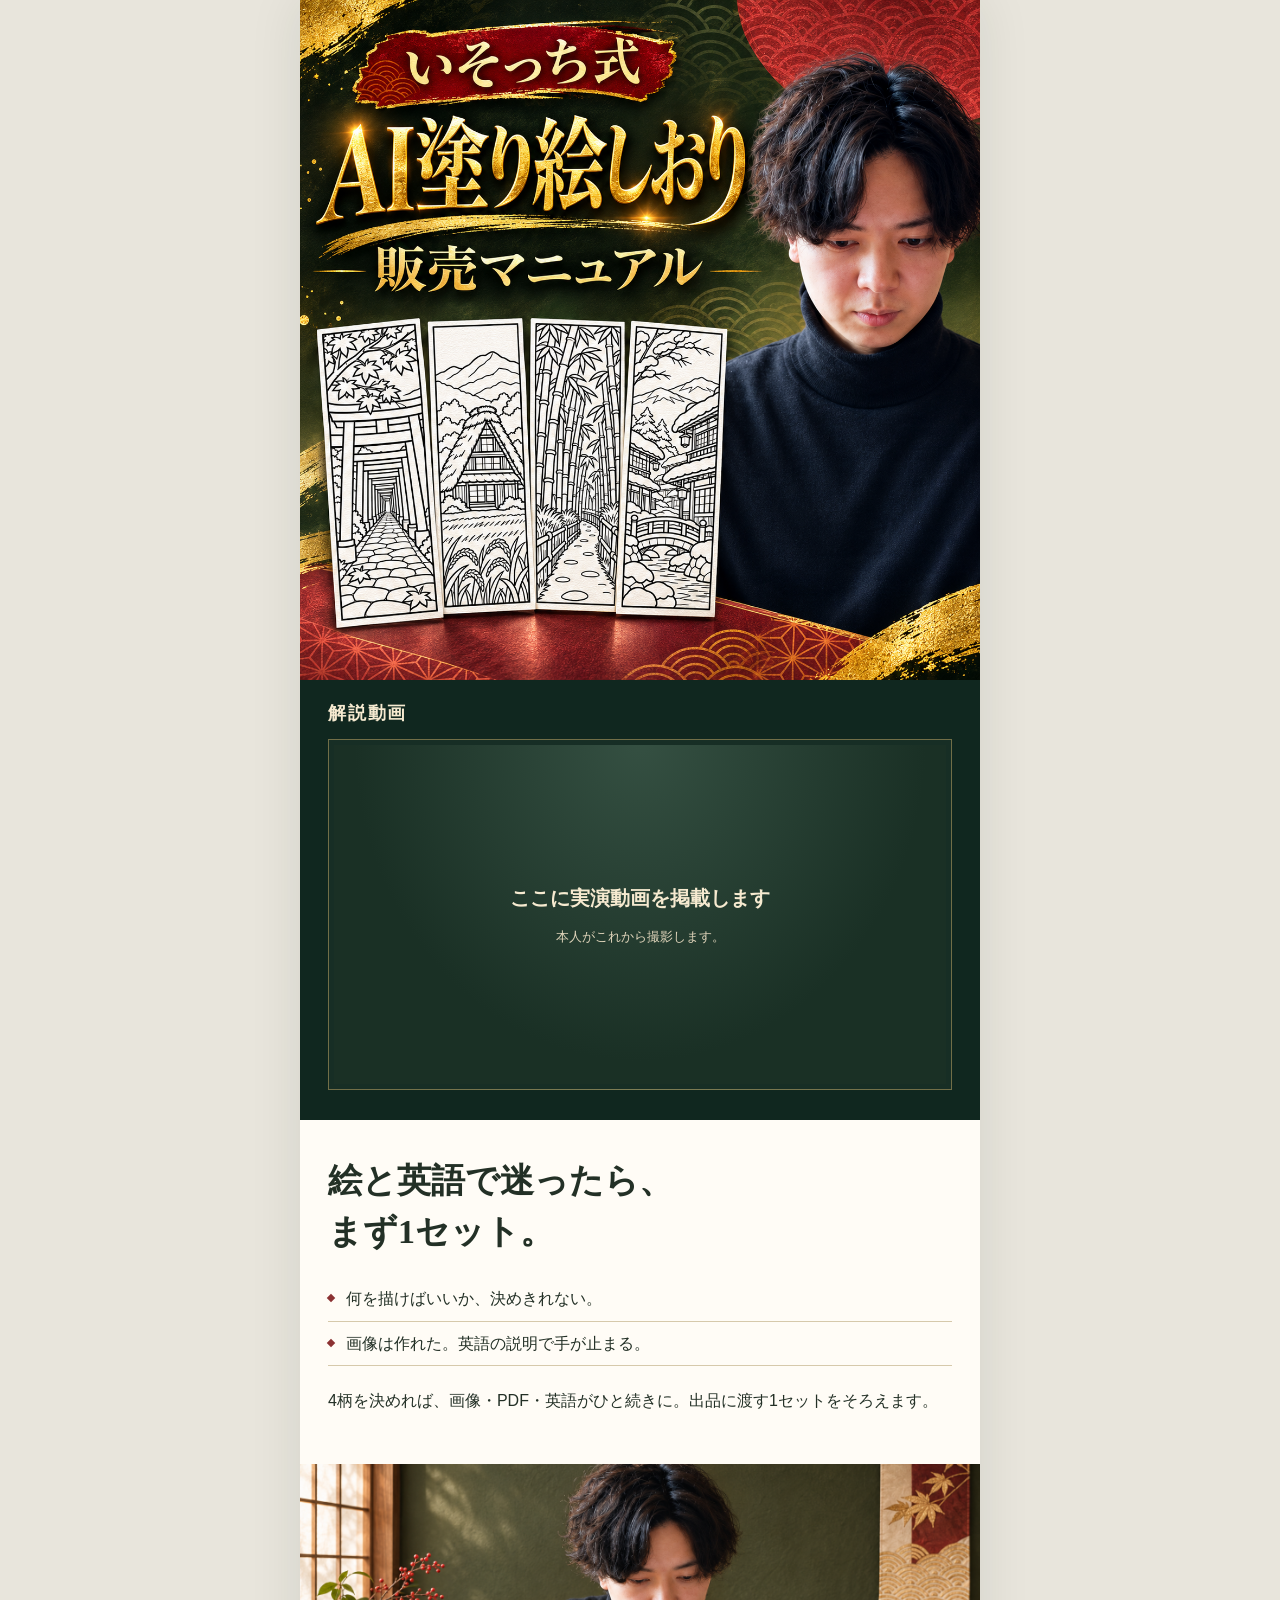
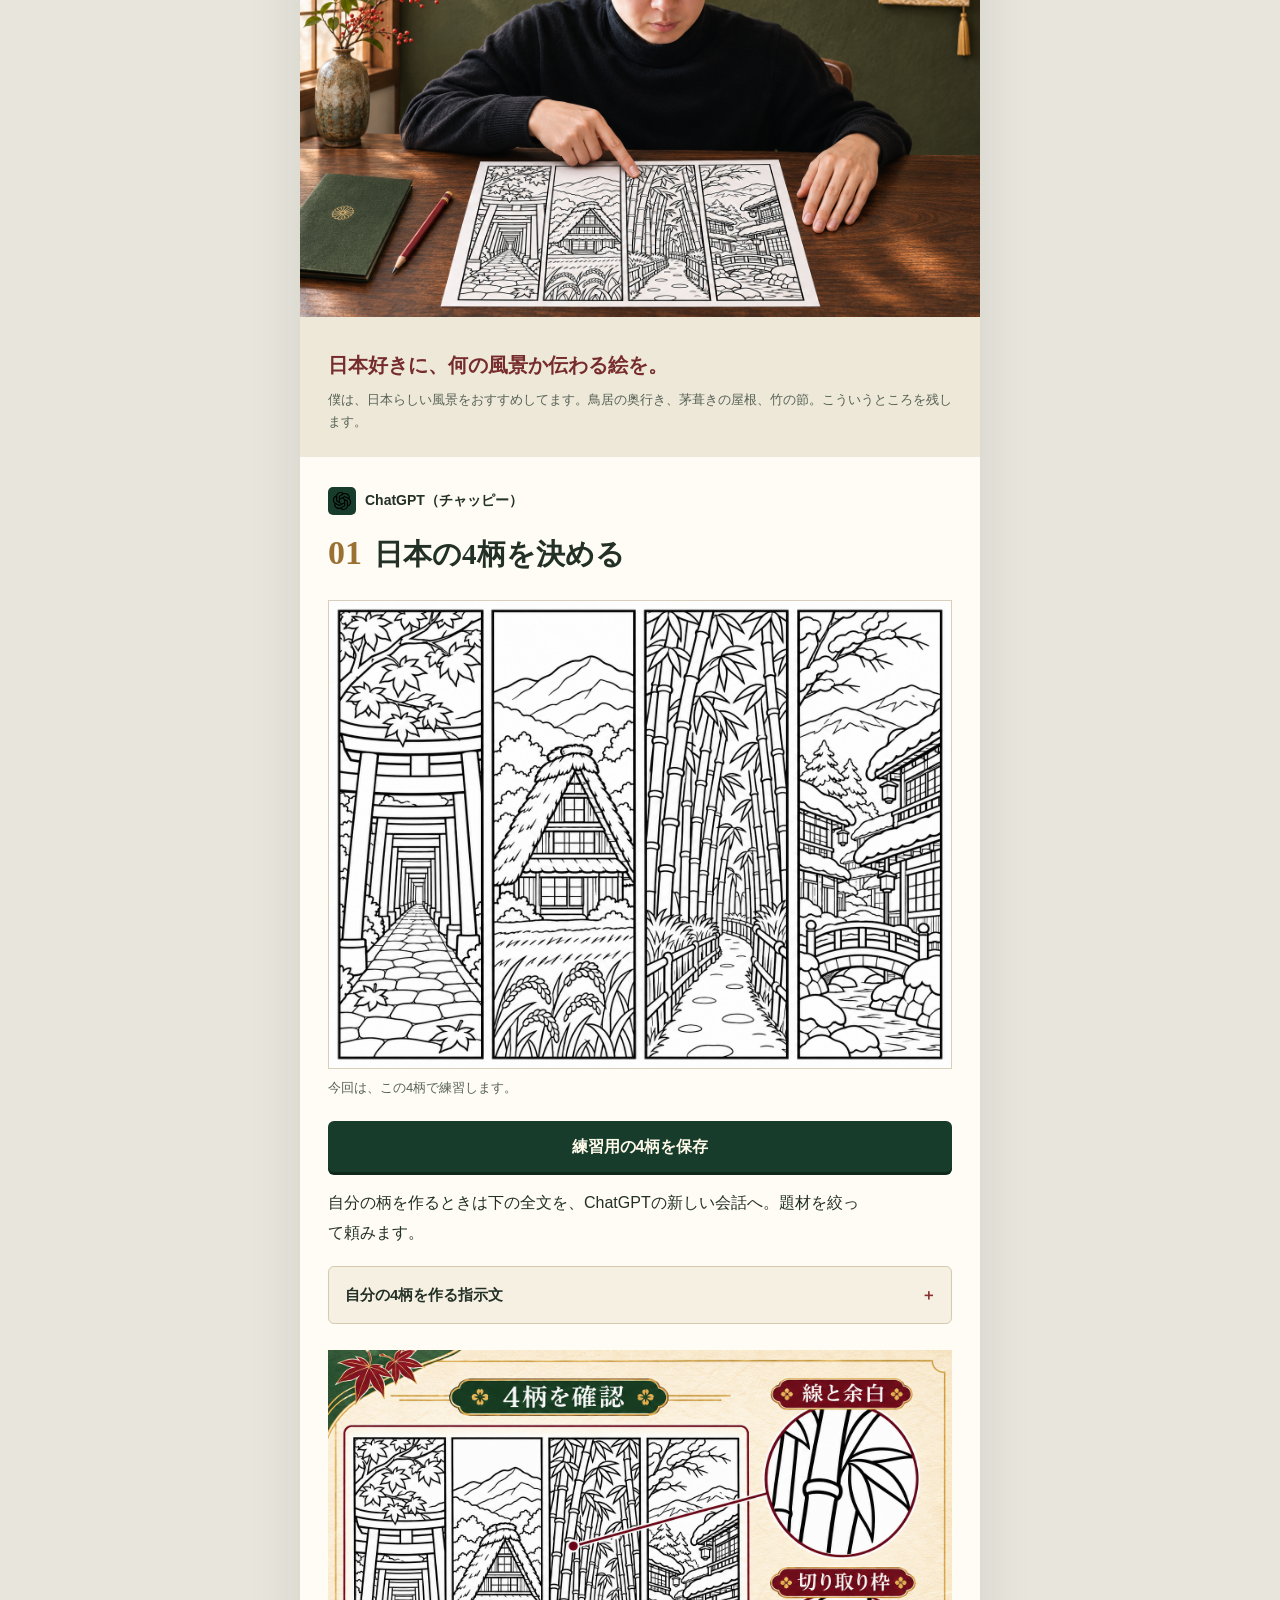
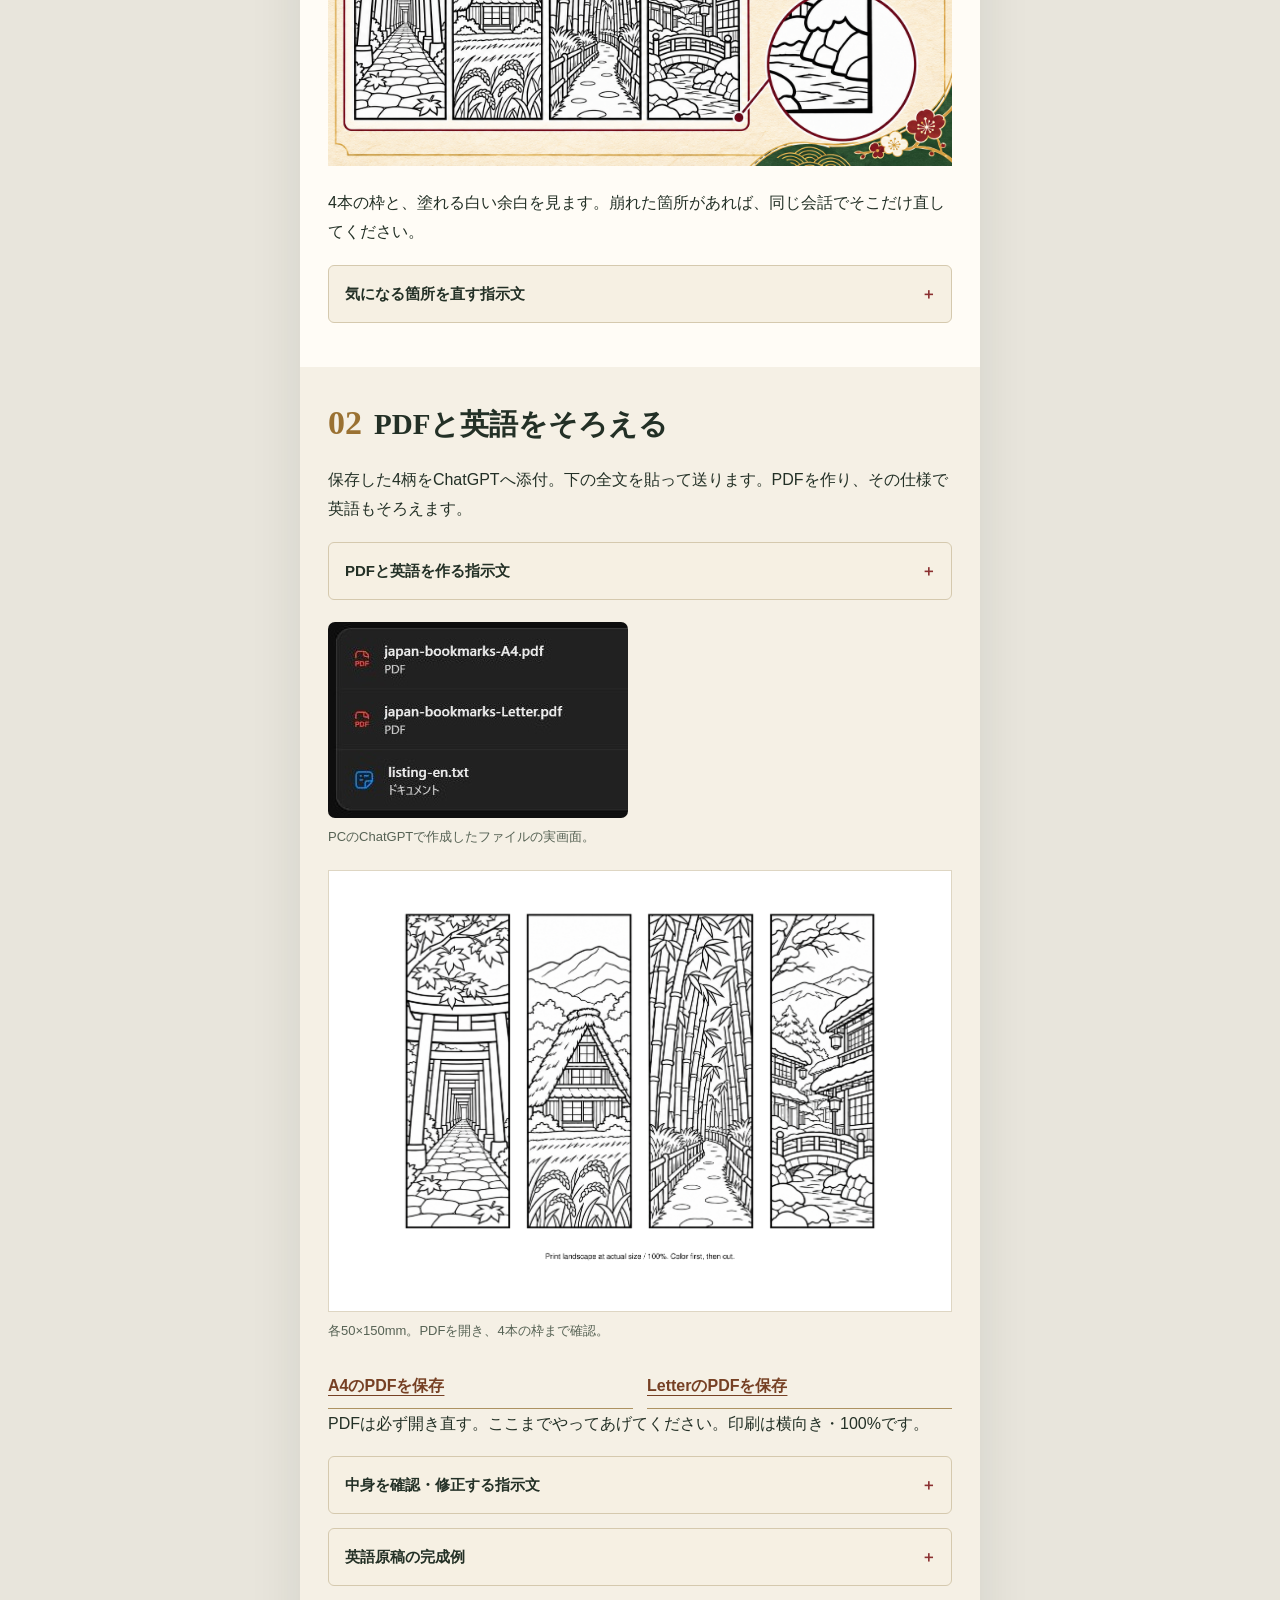
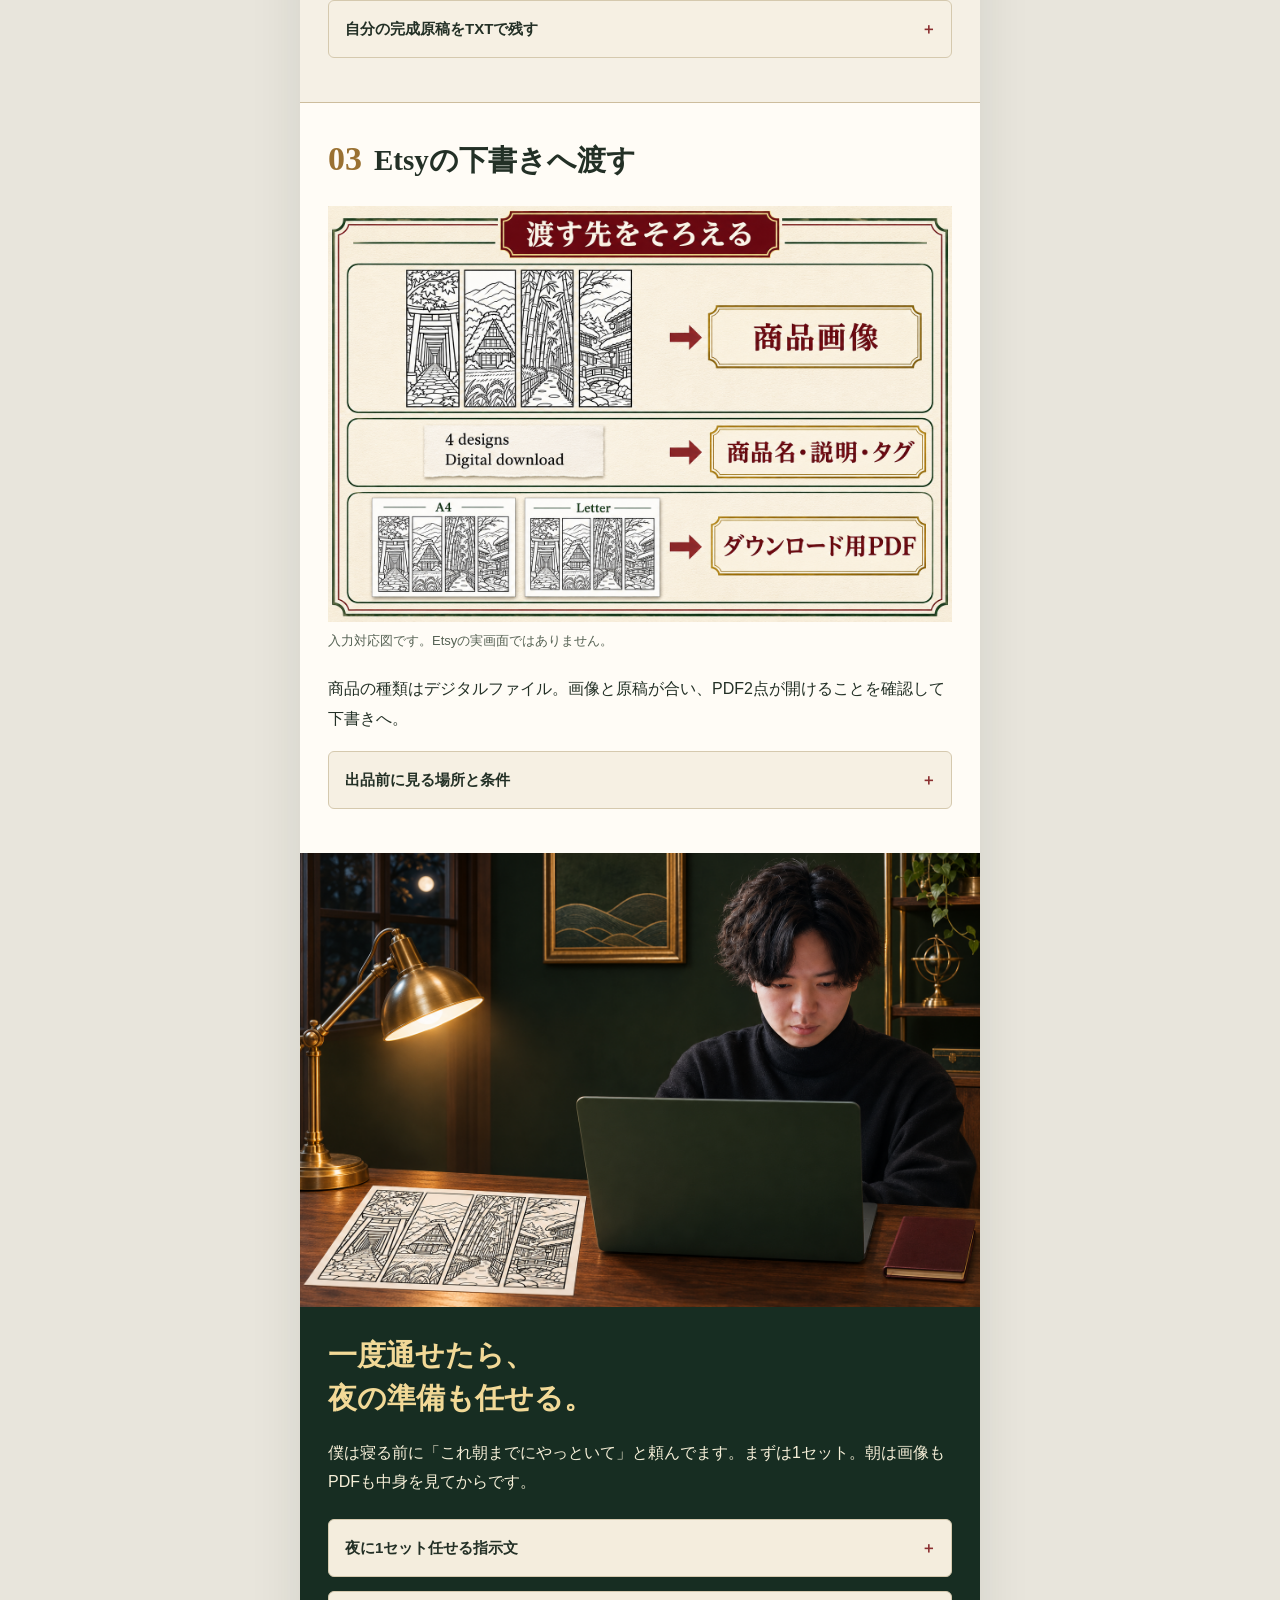
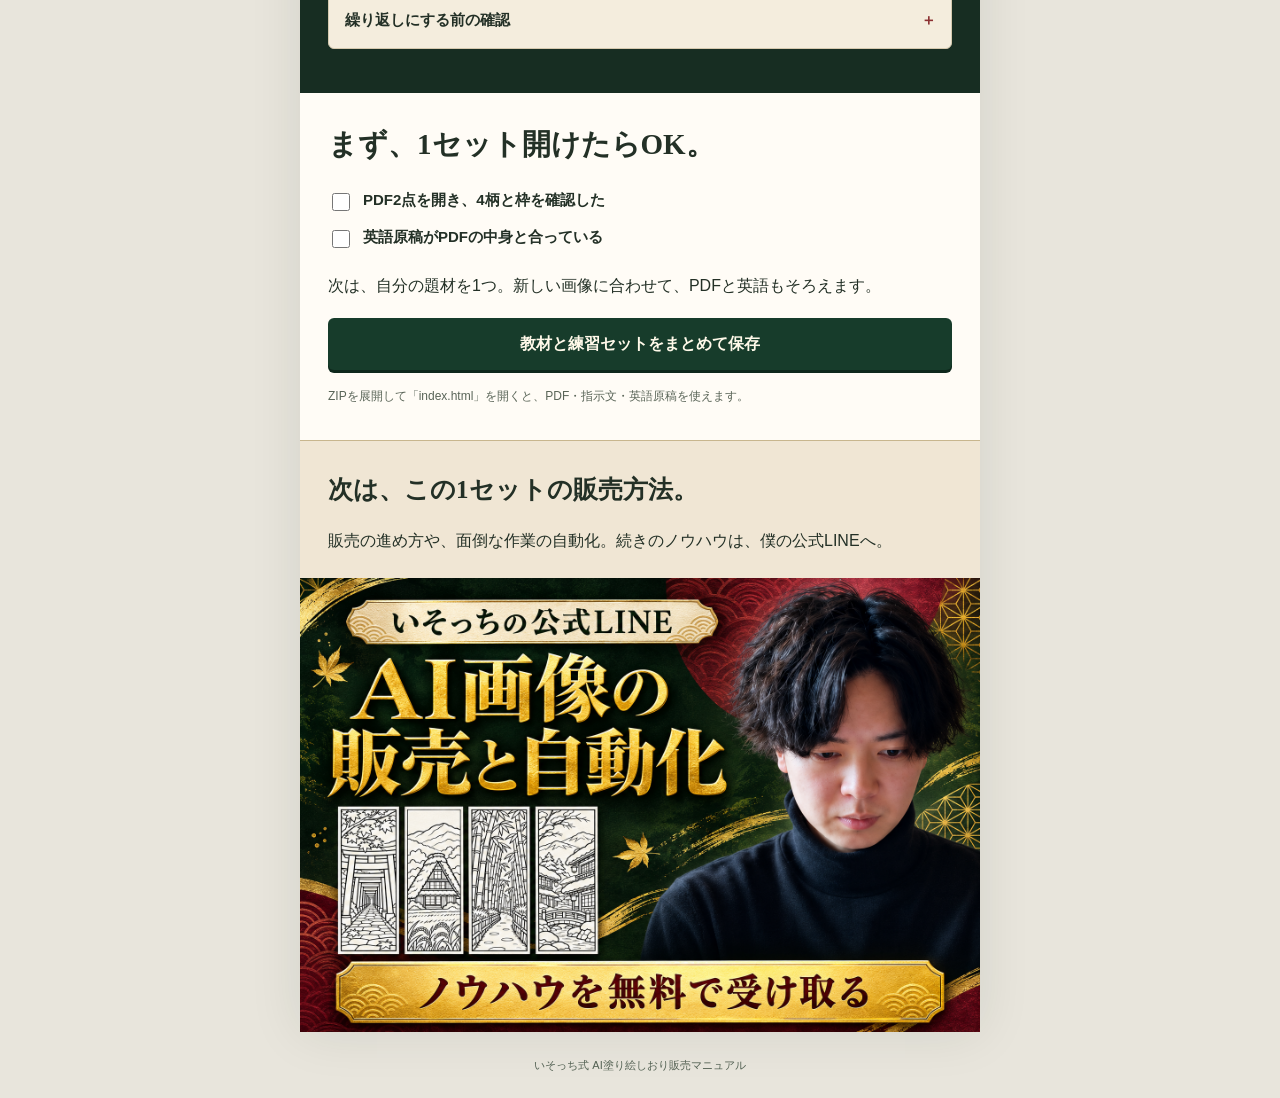
==== isocchi-coloring/index.html @ ecef4e95 "Publish three bonus skill After demos with source scripts" ====
<!doctype html>
<html lang="ja"><head><meta charset="utf-8"><meta name="viewport" content="width=device-width,initial-scale=1"><meta name="description" content="いそっち式。日本の風景の塗り絵しおりを、PDFと英語の出品原稿までそろえる実践マニュアル。"><title>いそっち式 AI塗り絵しおり販売マニュアル</title><link rel="stylesheet" href="assets/style.css"><script src="assets/app.js" defer></script></head>
<body><main>
<header><img class="cover" src="assets/banner-square.png" width="1254" height="1254" alt="いそっち式 AI塗り絵しおり販売マニュアル。本人と4柄の塗り絵しおり"></header>
<section class="video block" id="explainer"><h2>解説動画</h2><div class="video-slot"><strong>ここに実演動画を掲載します</strong><span>本人がこれから撮影します。</span></div></section>
<section class="block intro"><h1>絵と英語で迷ったら、<br>まず1セット。</h1><ul class="situations"><li>何を描けばいいか、決めきれない。</li><li>画像は作れた。英語の説明で手が止まる。</li></ul><p>4柄を決めれば、画像・PDF・英語がひと続きに。出品に渡す1セットを<span class="keep">そろえます。</span></p></section>
<figure class="opinion"><img src="assets/scene-check.png" width="1536" height="1024" alt="いそっちが4柄の紙面を見て竹の節を確認する場面"><figcaption><strong>日本好きに、何の風景か伝わる絵を。</strong><p>僕は、日本らしい風景をおすすめしてます。鳥居の奥行き、茅葺きの屋根、竹の節。こういうところを残します。</p></figcaption></figure>
<section class="block" id="art"><div class="service"><img src="assets/chatgpt.svg" alt="ChatGPTの公式アイコン">ChatGPT（チャッピー）</div><h2><span class="num">01</span><span class="keep">日本の4柄を</span><span class="keep">決める</span></h2><figure><img class="artwork" src="downloads/coloring-master.png" width="1448" height="1086" alt="練習用の4柄。左から秋の千本鳥居、合掌造り、竹林、雪の温泉街"><figcaption>今回は、この4柄で練習します。</figcaption></figure><a class="download" href="downloads/coloring-master.png" download>練習用の4柄を保存</a><p>自分の柄を作るときは下の全文を、ChatGPTの新しい会話へ。題材を絞って<span class="keep">頼みます。</span></p>
<details class="prompt"><summary>自分の4柄を作る指示文</summary><div class="inside"><pre id="create-prompt">日本好きの人に向けた、印刷して色を塗るしおりの画像を1枚作ってください。
テーマは左から、秋の千本鳥居、合掌造りの家、竹林、雪の温泉街の4柄です。
横長4:3の白い画像に、縦長1:3のしおりを4本、間隔を空けて横一列に配置します。各しおりは独立した黒い長方形の切り取り枠で囲み、絵を枠からはみ出させないでください。
白地に黒い輪郭線だけ。色・グレーの陰影・黒いベタ塗り・文字・ロゴ・透かしは入れません。外枠はやや太く、内側は細い、印刷後に塗れる余白のある線画にしてください。
鳥居の連続と奥行き、合掌造りの急な茅葺き屋根、竹の節と葉、雪の積もる木造の温泉街が分かるようにします。特定の実在地を正確に描いたとは表示しません。
机や鉛筆の写真にせず、4柄の線画画像だけを生成してください。生成後は4本すべての外枠が欠けていないか確認してください。</pre><button type="button" data-copy="create-prompt">全文をコピー</button><a class="small" href="downloads/create-prompt.txt" download>TXTで保存</a><p class="copy-status" role="status" aria-live="polite"></p></div></details>
<figure class="check-diagram"><img src="assets/diagram-check.png" width="1536" height="1024" alt="4柄を確認。竹の線と余白、4本目の切り取り枠の角を拡大した説明図"></figure><p>4本の枠と、塗れる白い余白を見ます。崩れた箇所があれば、同じ会話でそこだけ直してください。</p>
<details class="prompt"><summary>気になる箇所を直す指示文</summary><div class="inside"><pre id="fix-prompt">この会話で作った塗り絵しおり画像の題材・4本の順序・白黒の線画を保ち、次の箇所だけ直してください。
【直す箇所】ここを、実際に気になる箇所へ書き換える。例：3本目の竹の節が途切れた部分を、自然につながる輪郭線へ直す。
問題のない部分を作り直さず、4本それぞれの黒い長方形の切り取り枠と、色を塗れる白い余白を残してください。色・グレーの陰影・文字は足さないでください。
対象の画像が会話にない場合は、画像の添付を求めてください。</pre><button type="button" data-copy="fix-prompt">全文をコピー</button><a class="small" href="downloads/fix-prompt.txt" download>TXTで保存</a><p class="copy-status" role="status" aria-live="polite"></p></div></details></section>
<section class="block" id="make"><h2><span class="num">02</span><span class="keep">PDFと英語を</span><span class="keep">そろえる</span></h2><p>保存した4柄をChatGPTへ添付。下の全文を貼って送ります。PDFを作り、その仕様で英語も<span class="keep">そろえます。</span></p>
<details class="prompt"><summary>PDFと英語を作る指示文</summary><div class="inside"><pre id="practice-prompt">添付したcoloring-master.pngだけを使い、塗り絵しおりのPDFと英語の出品原稿を作ってください。過去の会話やメモリ、他の作例は参照しません。公開・出品・購入・接続・ソフトのインストールはしないでください。

【今回の4柄】
左から、秋の千本鳥居、合掌造りの家、竹林、雪の温泉街。特定の実在地を忠実に描いたとは断定しません。

【先に作るPDF】
元の線画を描き直さず、4つの黒い長方形の外枠ごとに切り出して横一列に配置。各しおりの外枠を幅50mm・高さ150mmにします。余白は白。
A4横297×210mmとUS Letter横279.4×215.9mm、各1ページ。同じ4柄・同じ順序にしてください。案内は絵の外に英語で「Print landscape at actual size / 100%. Color first, then cut.」。
ファイル名はjapan-bookmarks-A4.pdfとjapan-bookmarks-Letter.pdf。実ファイルを渡し、開き直してページサイズ・ページ数・4柄・各外枠寸法・欠けの有無を確認してください。作れない場合は成功とせず理由を示してください。

【次に作る英語原稿】
PDF2点を渡す想定の、練習用Etsy出品原稿。商品名140文字以内、説明文、タグ13個（各20文字以内）。
説明文にdigital download / no physical item、4 designs、A4 + US Letter landscape PDF、50 x 150 mm each、actual size / 100%、color first then cutを含めます。
この練習作例の想定条件はpersonal use only / no redistribution or resale。AIを使って作成した線画と明記します。
手描き、300dpi、売上、効果、価格、送料、返品一律禁止、実在地の正確さを創作しないでください。
listing-en.txtの実ファイルも渡し、商品名とタグの文字数を確認してください。
画像がなければ添付を求め、作ったことにしないでください。今回は教材の練習作例で、販売実績として扱いません。</pre><button type="button" data-copy="practice-prompt">全文をコピー</button><a class="small" href="downloads/practice-prompt.txt" download>TXTで保存</a><p class="copy-status" role="status" aria-live="polite"></p></div></details>
<figure class="screen"><img src="assets/screen-chatgpt-files.jpg" width="300" height="196" alt="ChatGPTの実画面。A4、Letter、listing-en.txtの3ファイルが表示されている"><figcaption>PCのChatGPTで作成したファイルの実画面。</figcaption></figure>
<figure class="pdf"><a href="downloads/japan-bookmarks-A4.pdf" target="_blank" rel="noopener"><img src="assets/pdf-preview.png" width="1263" height="893" alt="実際のA4 PDF。4本の枠がすべて用紙内に収まっている"></a><figcaption>各50×150mm。PDFを開き、4本の枠まで確認。</figcaption></figure>
<div class="file-links"><a href="downloads/japan-bookmarks-A4.pdf" download>A4のPDFを保存</a><a href="downloads/japan-bookmarks-Letter.pdf" download>LetterのPDFを保存</a></div><p>PDFは必ず開き直す。ここまでやってあげてください。印刷は横向き・100%です。</p>
<details class="prompt"><summary>中身を確認・修正する指示文</summary><div class="inside"><pre id="review-prompt">この会話で作成したjapan-bookmarks-A4.pdf、japan-bookmarks-Letter.pdf、listing-en.txtを、添付した元の4柄と照合してください。ファイルが見当たらなければ添付を求め、未確認を合格にしないでください。
PDFはA4横297×210mmとUS Letter横279.4×215.9mm、各1ページ、同じ4柄・同じ順序、各外枠50×150mmです。4本の枠が欠けず、重なりがなく、英語の印刷案内が絵の外にあるかを確認してください。
英語原稿はPDF2点・4柄・50×150mm・横向き100%印刷・デジタル商品・現物発送なし・AI利用と一致するか確認。商品名140文字以内、13タグは各20文字以内。未提示の実績・効果・価格・300dpi・手描きは削除します。
問題のある箇所だけ直し、修正版を同名で混同しないよう末尾に-v2を付けて渡してください。問題がなければ修正不要と示してください。最後は自分でも各PDFを開き直します。</pre><button type="button" data-copy="review-prompt">全文をコピー</button><a class="small" href="downloads/review-prompt.txt" download>TXTで保存</a><p class="copy-status" role="status" aria-live="polite"></p></div></details>
<details><summary>英語原稿の完成例</summary><div class="inside"><p class="hint">練習用の原稿です。自分の柄では、仕様と利用条件も合わせて変更します。</p><h3>商品名</h3><pre id="product-title">Japanese Coloring Bookmarks Printable PDF, 4 Designs, Torii Gates, Farmhouse, Bamboo and Snowy Town, A4 and US Letter</pre><button data-copy="product-title" type="button">商品名をコピー</button><h3>説明文</h3><pre id="product-description">Printable Japanese scenery coloring bookmarks - a digital download practice listing. No physical item will be shipped.

What&#x27;s included
- 2 PDF files: one A4 landscape page and one US Letter landscape page.
- Both PDFs contain the same 4 designs in the same order: autumn torii gates, a gassho-style farmhouse, a bamboo grove, and a snowy hot spring town.
- Each bookmark is 50 x 150 mm, including its black rectangular border.
- The line art was created using AI.

How to print and use
1. Choose the A4 or US Letter landscape PDF for your paper.
2. Print landscape at actual size / 100%. Do not select Fit to Page or scaling.
3. Color first, then cut along the black rectangular borders.

Practice-use terms
Personal use only. No redistribution or resale of the files or artwork. This text is a practice listing draft, not a live listing.</pre><button data-copy="product-description" type="button">説明文をコピー</button><h3>タグ</h3><pre id="product-tags">japan bookmarks
coloring bookmarks
printable bookmark
japanese scenery
torii gates
bamboo grove
snowy village
farmhouse coloring
coloring printable
instant download
a4 printable
us letter pdf
mindful coloring</pre><button data-copy="product-tags" type="button">タグをコピー</button><p class="copy-status" role="status" aria-live="polite"></p><a class="small" href="downloads/listing-en.txt" download>原稿をTXTで保存</a></div></details>
<details><summary>自分の完成原稿をTXTで残す</summary><div class="inside"><p>確認した原稿を貼り、保存したTXTを<span class="keep">開き直します。</span></p><label for="listing-text">完成した英語原稿</label><textarea id="listing-text" placeholder="ChatGPTの完成原稿を貼ってください。" spellcheck="false"></textarea><button id="save-text" type="button">貼った原稿をTXTで保存</button><p id="save-status" role="status" aria-live="polite"></p><p class="hint">保存名：my-listing-en.txt</p></div></details></section>
<section class="block" id="etsy"><h2><span class="num">03</span><span class="keep">Etsyの下書きへ</span><span class="keep">渡す</span></h2><figure><img src="assets/diagram-listing.png" width="1536" height="1024" alt="入力対応図。4柄の画像は商品画像、英語原稿は商品名・説明・タグ、A4とLetterのPDFはダウンロード用へ"><figcaption>入力対応図です。Etsyの実画面ではありません。</figcaption></figure><p>商品の種類はデジタルファイル。画像と原稿が合い、PDF2点が開けることを確認して下書きへ。</p><details><summary>出品前に見る場所と条件</summary><div class="inside"><ol><li>Etsyのショップ管理から出品を作成。未開店なら、先に登録条件と手数料を確認します。</li><li>商品の種類で「Digital files」。作った人や制作方法は、自分の実態に合わせて<span class="keep">回答します。</span></li><li>商品画像には、購入者へ渡す柄のプレビューを使います。英語原稿から商品名・説明文・タグをそれぞれ<span class="keep">入力します。</span></li><li>ダウンロード用にjapan-bookmarks-A4.pdfとjapan-bookmarks-Letter.pdfを添付。PNGのプレビューだけで終えません。</li><li>AI利用を説明に記載。価格・通貨・カテゴリー・利用条件を決め、購入者に表示される中身と一致するか<span class="keep">確認します。</span></li><li>この教材は出品準備まで。公開前には本人が内容と料金を<span class="keep">確認します。</span></li></ol><p>デジタル出品は最大5ファイル、各20MBまで。今回のPDF2点はどちらも20MB未満です。</p><p>販売用は、自分で制作し権利を確認した柄にしてください。この4柄と原稿は練習用です。</p><div class="sources"><a href="https://help.etsy.com/hc/en-us/articles/115015628347-How-to-Manage-Your-Digital-Listings" target="_blank" rel="noopener">Etsy：デジタル出品</a><a href="https://www.etsy.com/legal/creativity/" target="_blank" rel="noopener">Etsy：制作基準とAI利用</a><a href="https://www.etsy.com/legal/policy/listing-image-requirements/253962679005" target="_blank" rel="noopener">Etsy：商品画像の基準</a><a href="https://help.etsy.com/hc/en-us/articles/115015628707-How-to-Create-a-Listing" target="_blank" rel="noopener">Etsy：出品の公式手順</a></div></div></details></section>
<section class="night" id="night"><img src="assets/scene-night.png" width="1536" height="1024" alt="いそっちが夜の机で、同じ4柄をそばに置きPCへ依頼する場面"><div class="block"><h2>一度通せたら、<br>夜の準備も任せる。</h2><p>僕は寝る前に「これ朝までにやっといて」と頼んでます。まずは1セット。朝は画像もPDFも中身を見てからです。</p>
<details class="prompt"><summary>夜に1セット任せる指示文</summary><div class="inside"><pre id="night-prompt">日本の風景の塗り絵しおりを、まず1セットだけ準備してください。今回は1回の実行で、繰り返しの予約や出品はまだしません。
使う画像はこの依頼に添付したcoloring-master.pngの4柄だけ。左から秋の千本鳥居、合掌造りの家、竹林、雪の温泉街です。画像がなければ添付を求めて止まってください。過去の会話や別の素材には依存しません。
1. 線画を描き直さず4本の黒い外枠ごとに切り出し、各50×150mmで横一列へ配置。A4横297×210mmとUS Letter横279.4×215.9mm、各1ページのPDFを作る。案内は絵の外へ「Print landscape at actual size / 100%. Color first, then cut.」。japan-bookmarks-A4.pdfとjapan-bookmarks-Letter.pdfとして渡す。
2. PDFと同じ4柄・同じ仕様の練習用英語原稿listing-en.txtを作る。商品名140文字以内、説明文、タグ13個（各20文字以内）。デジタル商品、現物発送なし、PDF2点、各50×150mm、横向き100%印刷、塗ってから切る、AI利用を明記。想定条件は個人利用のみ、再配布・再販売なし。価格・手描き・300dpi・実績・効果を足さない。
3. PDFを開き直し、用紙・1ページ・4柄の順序・寸法・枠の欠けを確認。英語原稿との食い違いがあれば直す。
最後に実ファイル3点、確認結果、未実施と要確認を短く報告してください。作れなかったものを完了にせず、朝に本人が中身を確認できる状態で止めます。
公開・出品・購入・アカウント接続・権限変更・インストールは行いません。</pre><button type="button" data-copy="night-prompt">全文をコピー</button><a class="small" href="downloads/night-prompt.txt" download>TXTで保存</a><p class="copy-status" role="status" aria-live="polite"></p></div></details>
<details><summary>繰り返しにする前の確認</summary><div class="inside"><p>上の指示文は、今回の4柄を添付して1回だけ実行するものです。まず通常の会話で実ファイルを作り、保存まで試してください。</p><p>繰り返す場合は、Scheduledを使えるChatGPTの環境で設定します。指示文・参照素材・実行時刻を確認し、最初の数回の結果を見ます。WebのタスクはPCのローカルフォルダを直接使えません。ローカル素材を使うデスクトップのタスクは、PCとアプリを<span class="keep">起動しておきます。</span></p><p>定時実行と、画像生成・PDF作成がその環境で通ることは別に確認します。対応しない工程を、完了した<span class="keep">ことにしません。</span></p><a href="https://learn.chatgpt.com/docs/automations" target="_blank" rel="noopener">OpenAI公式：Scheduled tasks</a></div></details></div></section>
<section class="block finish" id="finish"><h2>まず、1セット開けたらOK。</h2><div class="checks"><label><input type="checkbox">PDF2点を開き、4柄と枠を確認した</label><label><input type="checkbox">英語原稿がPDFの中身と合っている</label></div><p>次は、自分の題材を1つ。新しい画像に合わせて、PDFと英語も<span class="keep">そろえます。</span></p><a class="download" href="downloads/isocchi-coloring-kit.zip" download id="kit-link">教材と練習セットをまとめて保存</a><p class="hint">ZIPを展開して「index.html」を開くと、PDF・指示文・英語原稿を<span class="keep">使えます。</span></p></section>
<section class="cta" id="next"><div class="block"><h2><span class="keep">次は、この1セットの</span><span class="keep">販売方法。</span></h2><p>販売の進め方や、面倒な作業の自動化。続きのノウハウは、僕の公式LINEへ。</p></div><a href="https://utage-system.com/line/open/Yb6bDiqeWE4h?mtid=vZGHKa9KDi3t" target="_blank" rel="noopener"><img src="assets/cta-line.png" width="1536" height="1024" alt="いそっちの公式LINE。AI画像の販売と自動化のノウハウを無料で受け取る"></a></section>
</main><footer>いそっち式 AI塗り絵しおり販売マニュアル</footer></body></html>
---- isocchi-coloring/assets/style.css ----
*{box-sizing:border-box}.keep{display:inline-block;white-space:nowrap}html{scroll-behavior:smooth}body{margin:0;color:#233026;background:#e8e5dc;font-family:"Yu Gothic UI","Yu Gothic",Meiryo,sans-serif;font-size:16px;line-height:1.85}main{max-width:680px;margin:auto;background:#fffcf6;box-shadow:0 0 50px #18271e19}img{display:block;max-width:100%;height:auto}figure{margin:22px 0}figure img{width:100%}header .cover{width:100%}.block{padding:30px 28px}.video{padding-top:20px;padding-bottom:30px;background:#10271f;color:#f6ead0}.video h2{font-size:18px;margin:0 0 12px;letter-spacing:.1em}.video-slot{aspect-ratio:16/9;display:flex;align-items:center;justify-content:center;flex-direction:column;text-align:center;gap:8px;padding:16px;background:radial-gradient(ellipse at top,#355042,#1a3025 65%);border:1px solid #bea56588;box-shadow:inset 0 0 0 5px #172e25}.video-slot strong{font-size:clamp(14px,2.8vw,20px)}.video-slot span{font-size:13px;color:#dfd4ba}.intro{padding-top:35px}h1,h2,h3,p{margin-top:0}h1,h2{font-family:"Yu Mincho","YuMincho",serif;font-weight:800;line-height:1.5;text-wrap:balance}h1{font-size:clamp(23px,5.6vw,34px);margin-bottom:20px}h2{font-size:clamp(23px,4.7vw,29px);margin-bottom:17px}h3{font-size:17px;margin:24px 0 8px}p{margin-bottom:18px;text-wrap:pretty}.situations{padding:0;margin:0 0 20px;list-style:none}.situations li{padding:7px 0 7px 18px;border-bottom:1px solid #d6c9ab;position:relative}.situations li:before{content:"";position:absolute;left:0;top:18px;width:6px;height:6px;background:#8b3132;transform:rotate(45deg)}.opinion{margin:0;background:#eee8d9}.opinion>img{width:100%}.opinion figcaption{padding:24px 28px}.opinion strong{display:block;font-size:20px;color:#762c2c;line-height:1.6;margin-bottom:8px;text-wrap:balance}.opinion p{margin:0}.num{display:inline-flex;font-family:serif;color:#9a7132;font-size:34px;margin-right:12px;vertical-align:baseline}.service{display:flex;gap:9px;align-items:center;font-size:14px;font-weight:700;margin-bottom:12px}.service img{width:28px;height:28px;background:#173c2b;padding:3px;border-radius:5px}.artwork{background:white;border:1px solid #d8cfba}figcaption{font-size:13px;color:#566254;margin-top:8px;line-height:1.7}a{color:#764024;text-underline-offset:4px;overflow-wrap:anywhere}a:hover{filter:brightness(1.1)}.download,button{display:block;width:100%;background:#173c2b;color:#fff9e9;font:inherit;font-weight:700;padding:13px 16px;border:0;border-radius:6px;text-align:center;line-height:1.6;cursor:pointer;text-decoration:none;box-shadow:0 3px 0 #0e281c}.download{margin:16px 0}button{margin:15px 0 6px}a:focus-visible,button:focus-visible,summary:focus-visible{outline:3px solid #ba822a;outline-offset:3px}details{border:1px solid #d5c9ae;background:#f6f0e3;border-radius:6px;margin:14px 0}summary{cursor:pointer;padding:16px 42px 16px 16px;font-size:15px;font-weight:700;line-height:1.6;position:relative;list-style:none}summary::-webkit-details-marker{display:none}summary:after{content:"＋";position:absolute;right:15px;top:16px;color:#8b3031}details[open]>summary:after{content:"−"}details[open]>summary{border-bottom:1px solid #d5c9ae}.inside{padding:18px 16px}.inside p,.inside li{font-size:14px}.inside ol{padding-left:24px}.inside li{margin-bottom:12px}pre{white-space:pre-wrap;overflow-wrap:anywhere;font-family:inherit;font-size:14px;line-height:1.9;margin:0;background:#fffcf7;border:1px solid #ded6c2;padding:16px;max-height:420px;overflow:auto}.small{display:inline-block;margin-top:12px;font-size:14px}.hint{font-size:12px!important;color:#596457;line-height:1.7;margin:10px 0 0}.copy-status,#save-status{font-size:13px;color:#78342b;line-height:1.6;margin:8px 0 0}.screen img{width:300px;max-width:100%;border-radius:7px}.screen{margin:22px 0}.pdf img{border:1px solid #ded6c3}.file-links{display:flex;gap:14px;flex-wrap:wrap}.file-links a{flex:1 1 180px;display:block;border-bottom:1px solid #ad9261;padding:9px 0;font-weight:700;line-height:1.6}.check-diagram{margin-top:26px}#make{background:#f5f0e5}#etsy{border-top:1px solid #cdbd9d}.night{background:#172d22;color:#f6efd8}.night img{width:100%}.night details{background:#f4eddd;color:#233026}.night h2{color:#f2d997}.night .block{padding-top:27px}.night>div>p{margin-bottom:22px}.checks{display:grid;gap:10px;margin:20px 0}.checks label{display:flex;gap:10px;align-items:flex-start;line-height:1.7;font-size:15px}.checks input{margin-top:6px;accent-color:#215136;width:18px;height:18px;flex:none}.finish{padding-bottom:34px}.sources{display:flex;flex-direction:column;gap:10px;font-size:13px}.cta{background:#f0e6d4;border-top:1px solid #c8b68e}.cta .block{padding-bottom:5px}.cta h2{font-size:25px}.cta>a{display:block}.cta img{width:100%}label{font-weight:600}textarea{width:100%;min-height:220px;font:inherit;font-size:14px;line-height:1.8;padding:12px;border:1px solid #a99c7e;border-radius:4px;resize:vertical;margin-top:8px;background:#fffdf8}footer{text-align:center;font-size:11px;padding:23px;color:#526052}#art{padding-top:30px}@media(max-width:430px){body{font-size:15px;line-height:1.85}.block{padding:26px 18px}.video{padding-top:18px}.opinion figcaption{padding:22px 18px}.opinion strong{font-size:19px}.num{font-size:30px;margin-right:9px}h2{font-size:24px}h1{font-size:26px}.inside{padding:16px 12px}pre{padding:12px;font-size:13px}.inside li{font-size:13px}.cta h2{font-size:23px}.file-links{gap:5px}.file-links a{flex-basis:100%;font-size:14px}.situations li{font-size:14px}.video-slot{gap:6px}.video-slot span{font-size:12px}}@media(prefers-reduced-motion:reduce){html{scroll-behavior:auto}}
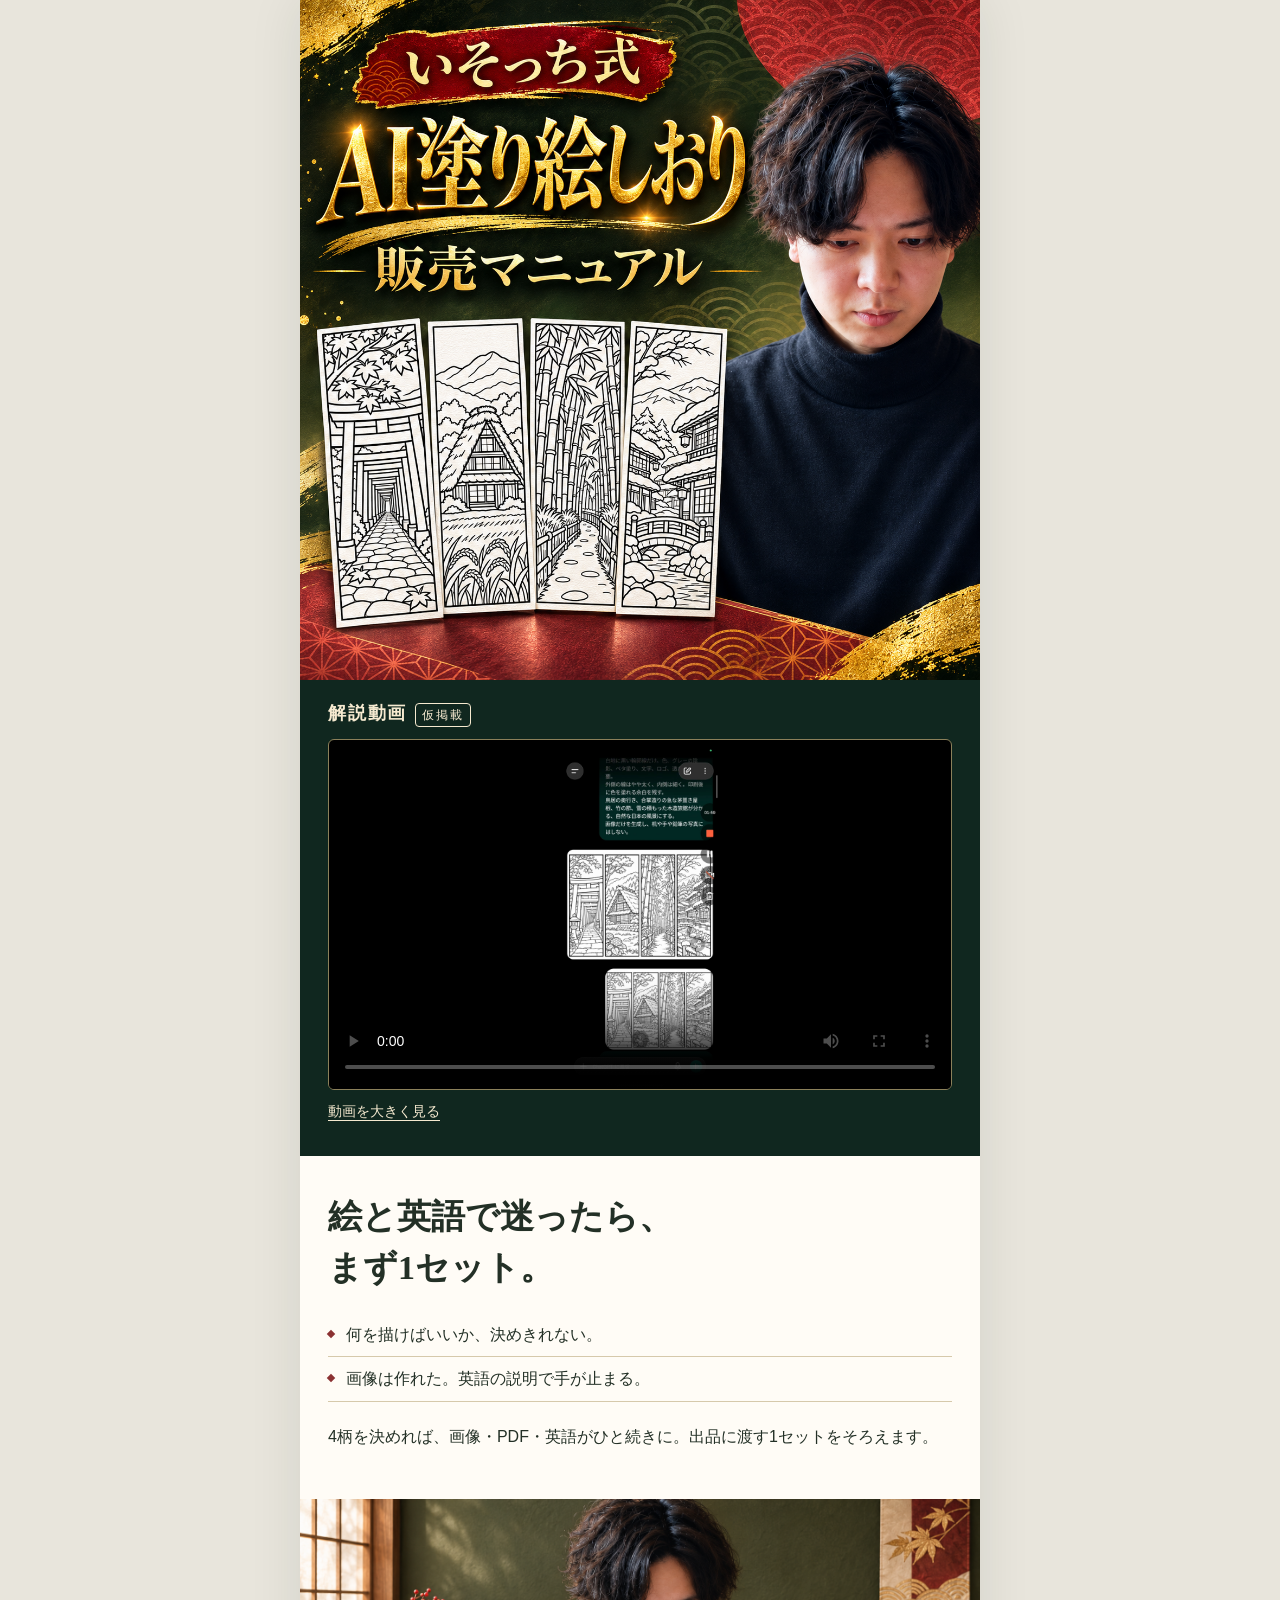
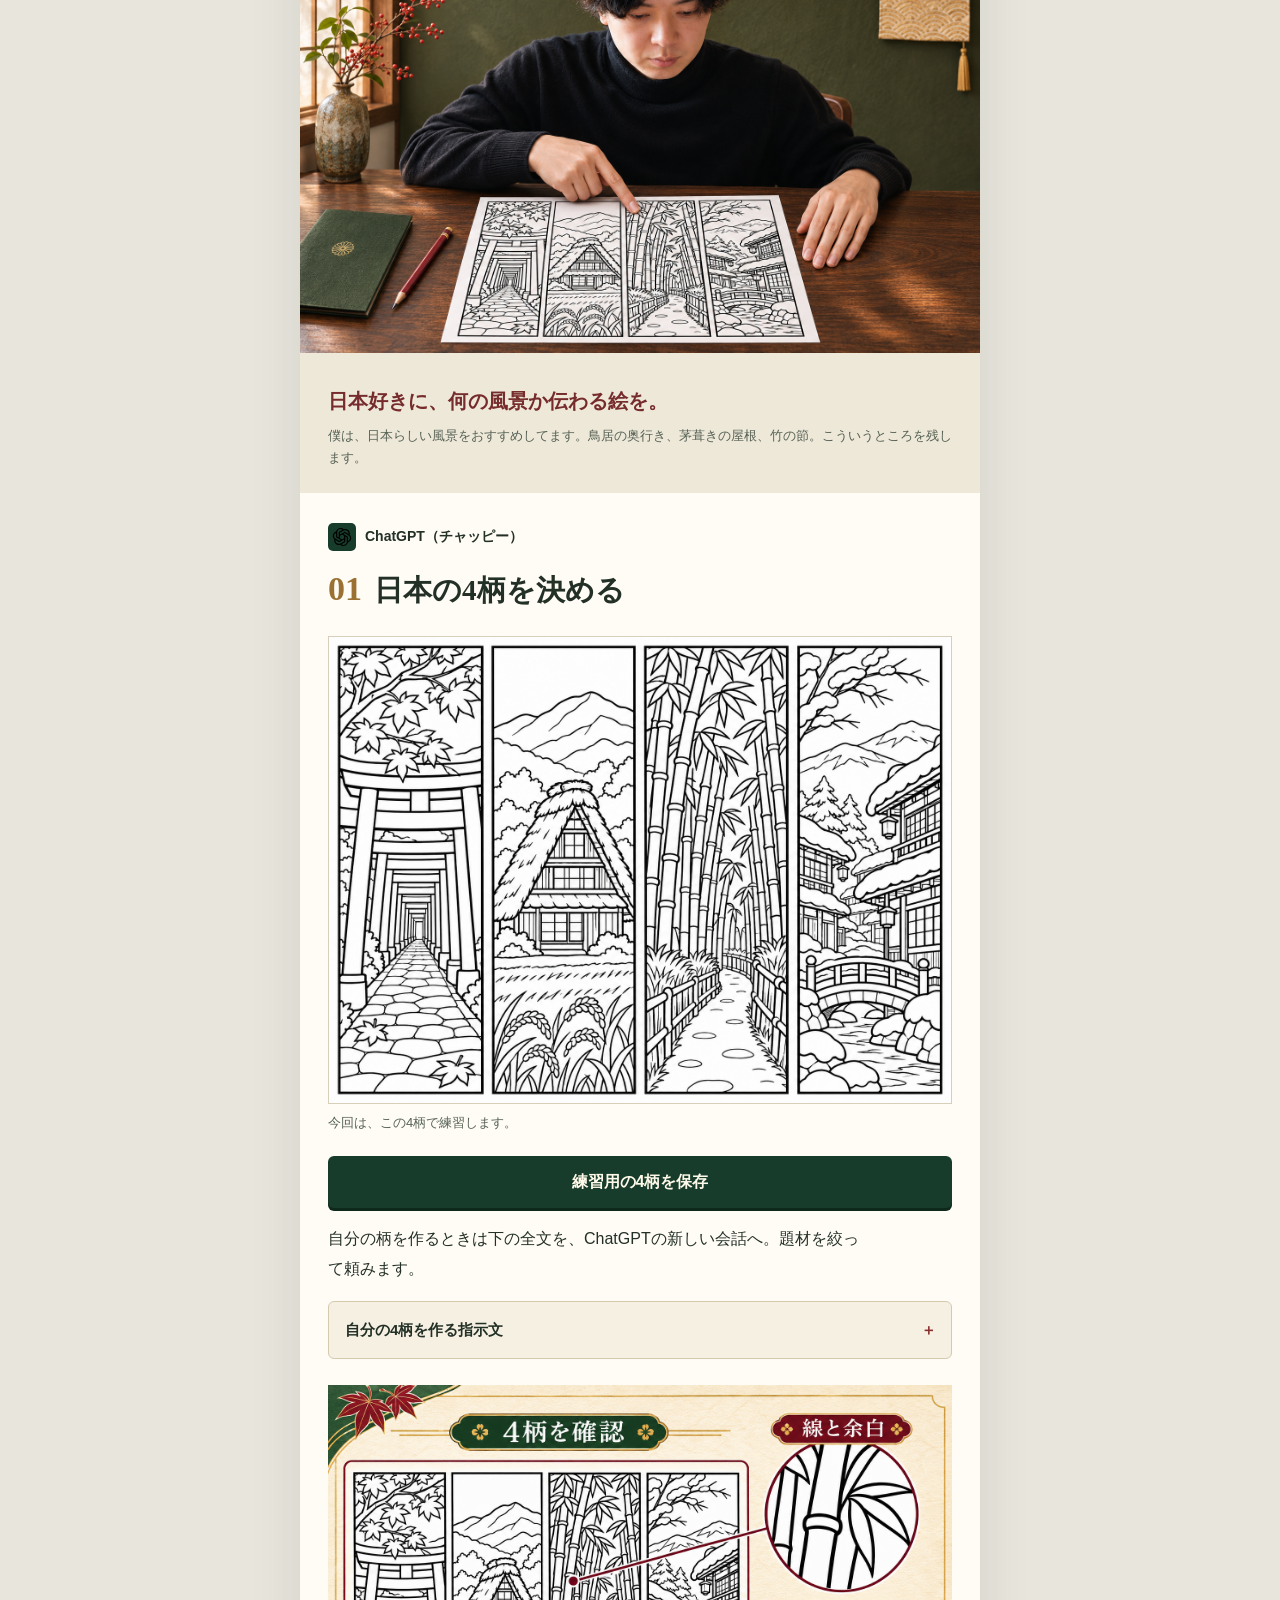
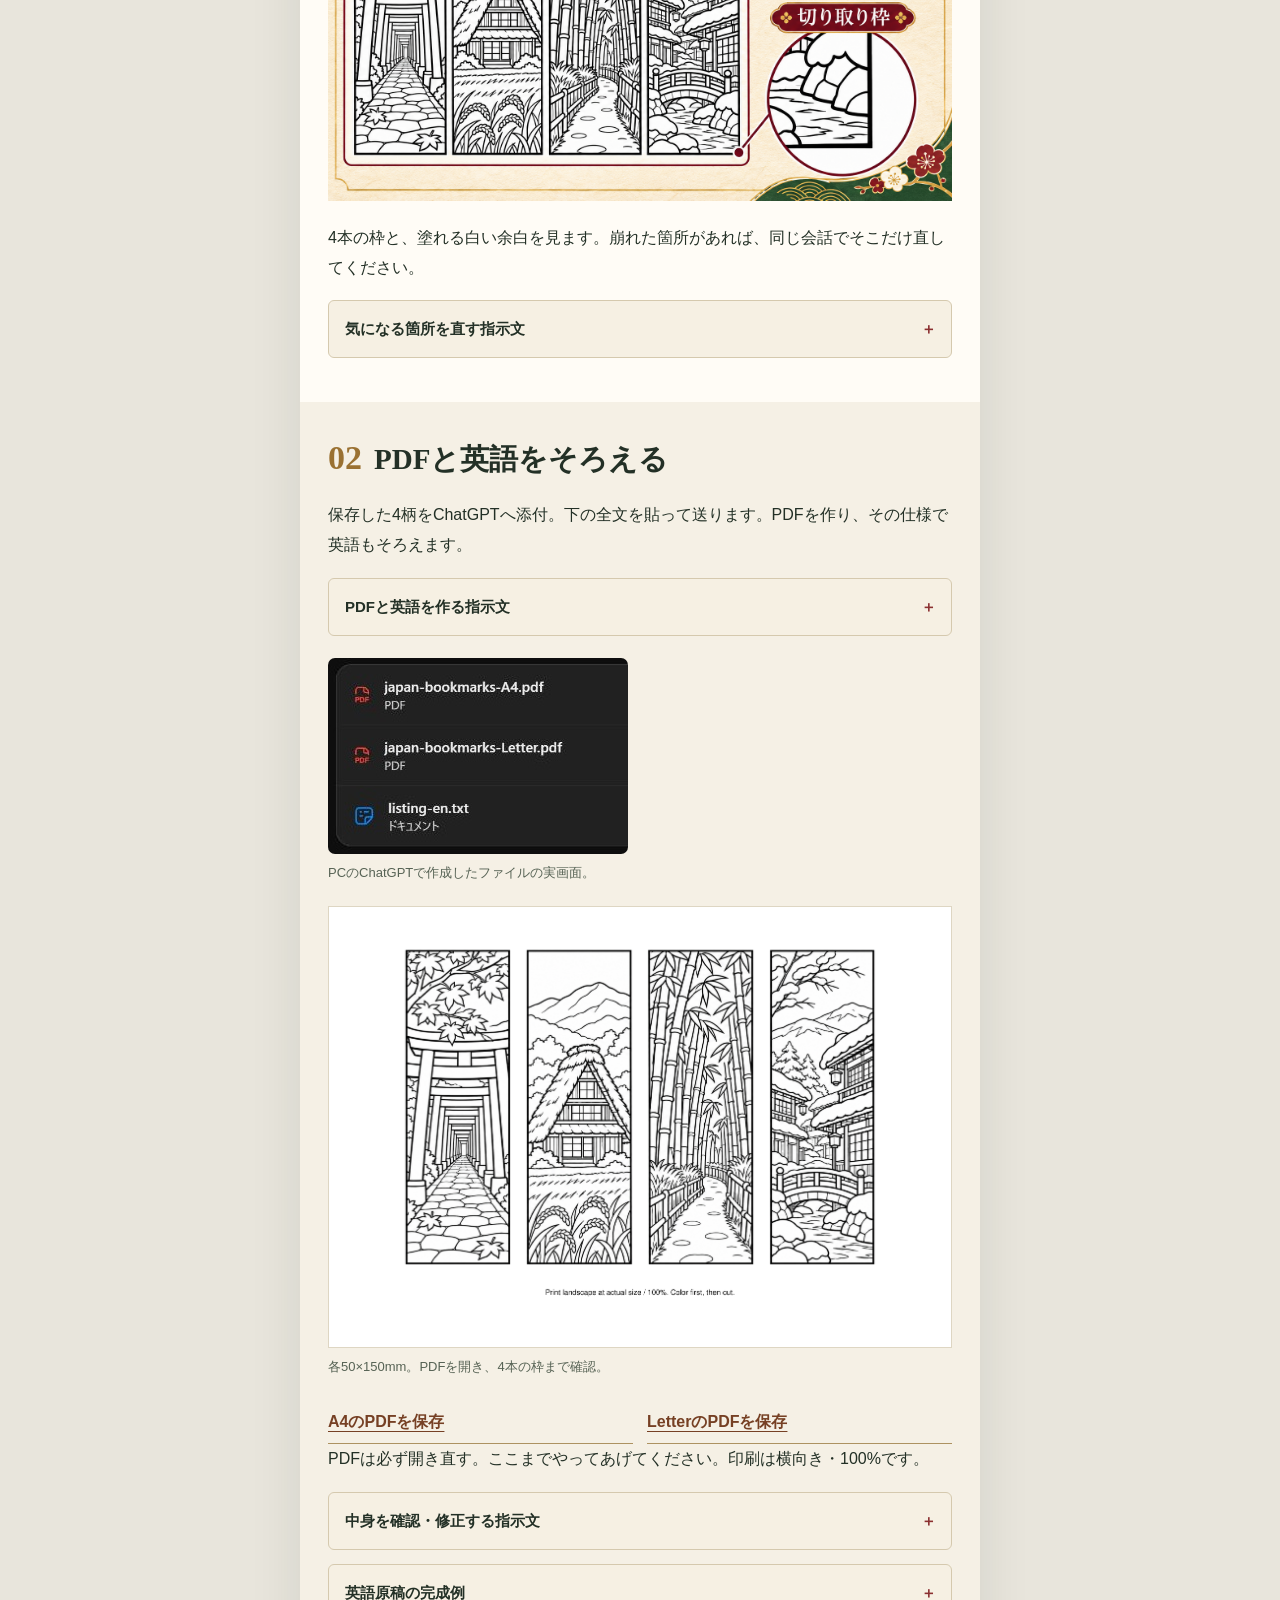
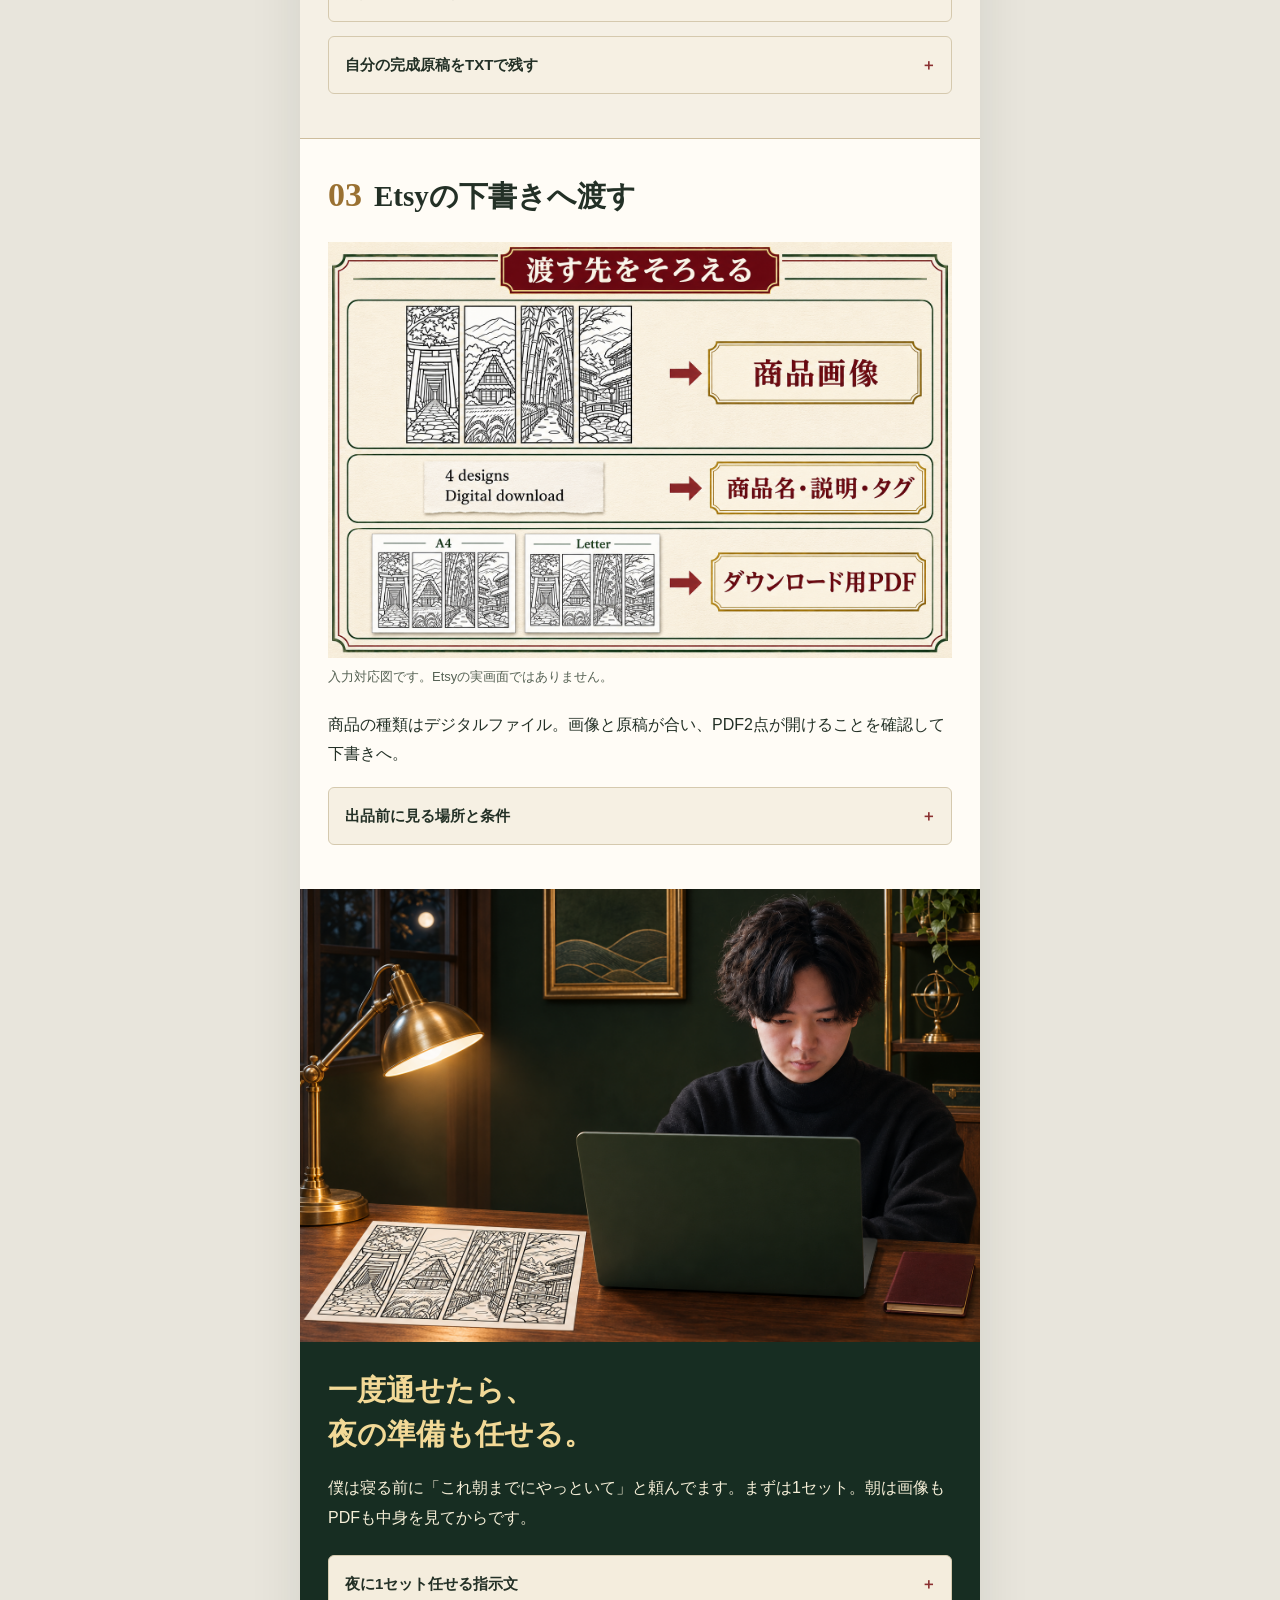
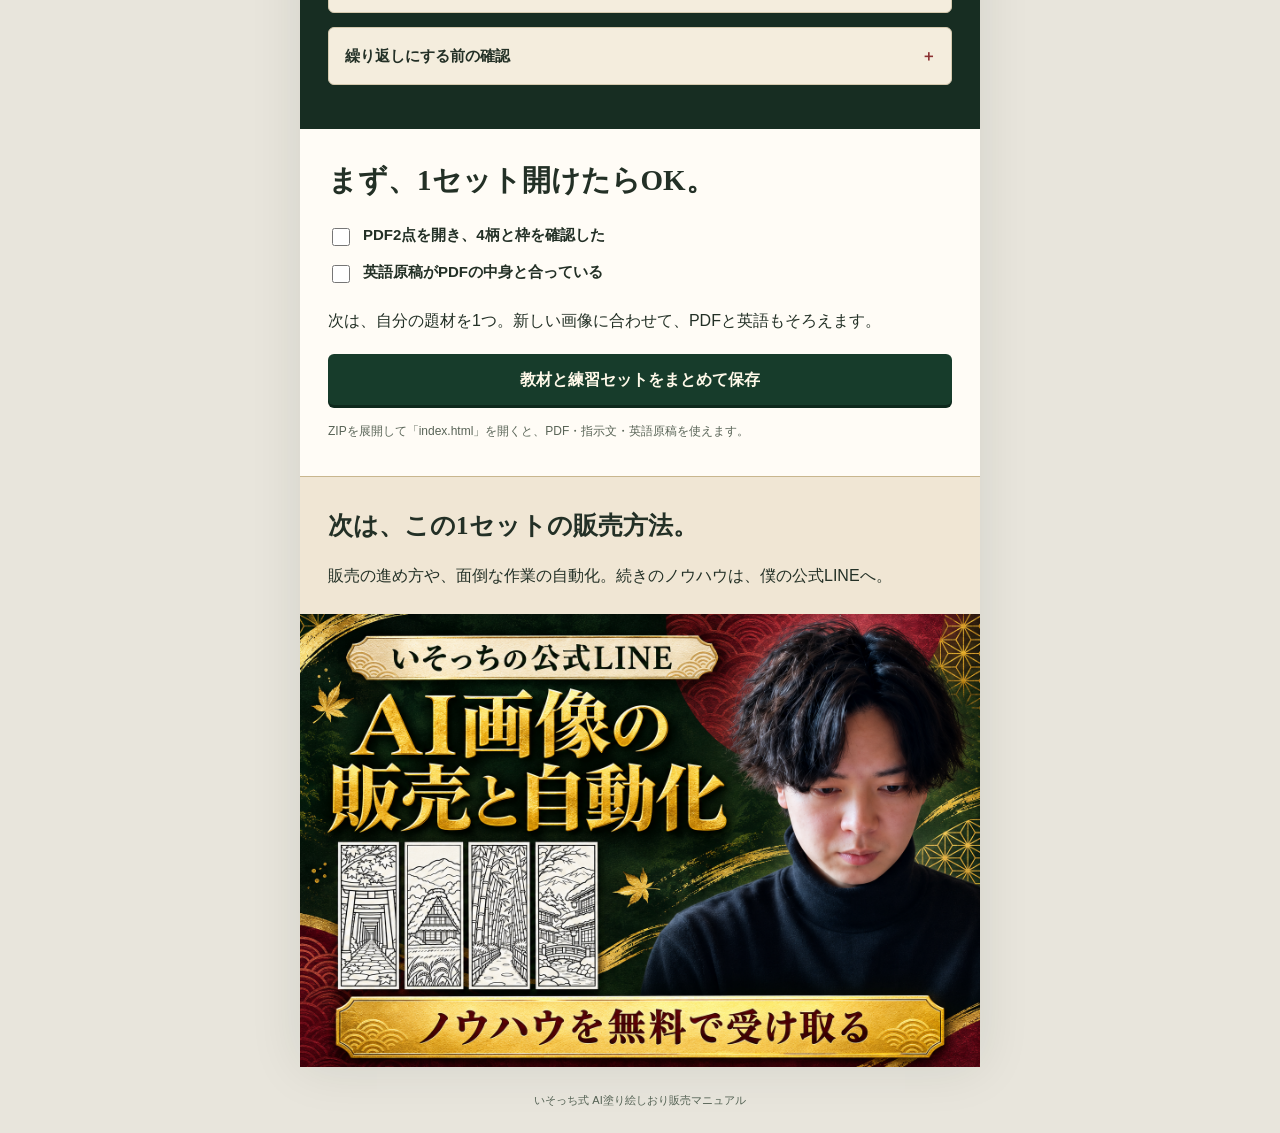
==== commit 2c203a67: "Embed supplied provisional demo videos in Isocchi bonuses" ====
--- a/isocchi-coloring/index.html
+++ b/isocchi-coloring/index.html
@@ -1,8 +1,8 @@
 <!doctype html>
-<html lang="ja"><head><meta charset="utf-8"><meta name="viewport" content="width=device-width,initial-scale=1"><meta name="description" content="いそっち式。日本の風景の塗り絵しおりを、PDFと英語の出品原稿までそろえる実践マニュアル。"><title>いそっち式 AI塗り絵しおり販売マニュアル</title><link rel="stylesheet" href="assets/style.css"><script src="assets/app.js" defer></script></head>
+<html lang="ja"><head><meta charset="utf-8"><meta name="viewport" content="width=device-width,initial-scale=1"><meta name="description" content="いそっち式。日本の風景の塗り絵しおりを、PDFと英語の出品原稿までそろえる実践マニュアル。"><title>いそっち式 AI塗り絵しおり販売マニュアル</title><link rel="stylesheet" href="assets/style.css?v=explainer-20261109"><script src="assets/app.js" defer></script></head>
 <body><main>
 <header><img class="cover" src="assets/banner-square.png" width="1254" height="1254" alt="いそっち式 AI塗り絵しおり販売マニュアル。本人と4柄の塗り絵しおり"></header>
-<section class="video block" id="explainer"><h2>解説動画</h2><div class="video-slot"><strong>ここに実演動画を掲載します</strong><span>本人がこれから撮影します。</span></div></section>
+<section class="video block" id="explainer"><h2>解説動画<span class="video-status">仮掲載</span></h2><video id="explainer-video" class="explainer-player" controls playsinline preload="metadata" poster="assets/explainer-poster.jpg" width="1280" height="720" aria-label="AI塗り絵素材をEtsy出品する手順実演（仮掲載）"><source src="assets/explainer.mp4" type="video/mp4"><a href="assets/explainer.mp4">動画を開く</a></video><a class="video-open" href="assets/explainer.mp4" target="_blank" rel="noopener">動画を大きく見る</a></section>
 <section class="block intro"><h1>絵と英語で迷ったら、<br>まず1セット。</h1><ul class="situations"><li>何を描けばいいか、決めきれない。</li><li>画像は作れた。英語の説明で手が止まる。</li></ul><p>4柄を決めれば、画像・PDF・英語がひと続きに。出品に渡す1セットを<span class="keep">そろえます。</span></p></section>
 <figure class="opinion"><img src="assets/scene-check.png" width="1536" height="1024" alt="いそっちが4柄の紙面を見て竹の節を確認する場面"><figcaption><strong>日本好きに、何の風景か伝わる絵を。</strong><p>僕は、日本らしい風景をおすすめしてます。鳥居の奥行き、茅葺きの屋根、竹の節。こういうところを残します。</p></figcaption></figure>
 <section class="block" id="art"><div class="service"><img src="assets/chatgpt.svg" alt="ChatGPTの公式アイコン">ChatGPT（チャッピー）</div><h2><span class="num">01</span><span class="keep">日本の4柄を</span><span class="keep">決める</span></h2><figure><img class="artwork" src="downloads/coloring-master.png" width="1448" height="1086" alt="練習用の4柄。左から秋の千本鳥居、合掌造り、竹林、雪の温泉街"><figcaption>今回は、この4柄で練習します。</figcaption></figure><a class="download" href="downloads/coloring-master.png" download>練習用の4柄を保存</a><p>自分の柄を作るときは下の全文を、ChatGPTの新しい会話へ。題材を絞って<span class="keep">頼みます。</span></p>
--- a/isocchi-coloring/assets/style.css
+++ b/isocchi-coloring/assets/style.css
@@ -1 +1,5 @@
-*{box-sizing:border-box}.keep{display:inline-block;white-space:nowrap}html{scroll-behavior:smooth}body{margin:0;color:#233026;background:#e8e5dc;font-family:"Yu Gothic UI","Yu Gothic",Meiryo,sans-serif;font-size:16px;line-height:1.85}main{max-width:680px;margin:auto;background:#fffcf6;box-shadow:0 0 50px #18271e19}img{display:block;max-width:100%;height:auto}figure{margin:22px 0}figure img{width:100%}header .cover{width:100%}.block{padding:30px 28px}.video{padding-top:20px;padding-bottom:30px;background:#10271f;color:#f6ead0}.video h2{font-size:18px;margin:0 0 12px;letter-spacing:.1em}.video-slot{aspect-ratio:16/9;display:flex;align-items:center;justify-content:center;flex-direction:column;text-align:center;gap:8px;padding:16px;background:radial-gradient(ellipse at top,#355042,#1a3025 65%);border:1px solid #bea56588;box-shadow:inset 0 0 0 5px #172e25}.video-slot strong{font-size:clamp(14px,2.8vw,20px)}.video-slot span{font-size:13px;color:#dfd4ba}.intro{padding-top:35px}h1,h2,h3,p{margin-top:0}h1,h2{font-family:"Yu Mincho","YuMincho",serif;font-weight:800;line-height:1.5;text-wrap:balance}h1{font-size:clamp(23px,5.6vw,34px);margin-bottom:20px}h2{font-size:clamp(23px,4.7vw,29px);margin-bottom:17px}h3{font-size:17px;margin:24px 0 8px}p{margin-bottom:18px;text-wrap:pretty}.situations{padding:0;margin:0 0 20px;list-style:none}.situations li{padding:7px 0 7px 18px;border-bottom:1px solid #d6c9ab;position:relative}.situations li:before{content:"";position:absolute;left:0;top:18px;width:6px;height:6px;background:#8b3132;transform:rotate(45deg)}.opinion{margin:0;background:#eee8d9}.opinion>img{width:100%}.opinion figcaption{padding:24px 28px}.opinion strong{display:block;font-size:20px;color:#762c2c;line-height:1.6;margin-bottom:8px;text-wrap:balance}.opinion p{margin:0}.num{display:inline-flex;font-family:serif;color:#9a7132;font-size:34px;margin-right:12px;vertical-align:baseline}.service{display:flex;gap:9px;align-items:center;font-size:14px;font-weight:700;margin-bottom:12px}.service img{width:28px;height:28px;background:#173c2b;padding:3px;border-radius:5px}.artwork{background:white;border:1px solid #d8cfba}figcaption{font-size:13px;color:#566254;margin-top:8px;line-height:1.7}a{color:#764024;text-underline-offset:4px;overflow-wrap:anywhere}a:hover{filter:brightness(1.1)}.download,button{display:block;width:100%;background:#173c2b;color:#fff9e9;font:inherit;font-weight:700;padding:13px 16px;border:0;border-radius:6px;text-align:center;line-height:1.6;cursor:pointer;text-decoration:none;box-shadow:0 3px 0 #0e281c}.download{margin:16px 0}button{margin:15px 0 6px}a:focus-visible,button:focus-visible,summary:focus-visible{outline:3px solid #ba822a;outline-offset:3px}details{border:1px solid #d5c9ae;background:#f6f0e3;border-radius:6px;margin:14px 0}summary{cursor:pointer;padding:16px 42px 16px 16px;font-size:15px;font-weight:700;line-height:1.6;position:relative;list-style:none}summary::-webkit-details-marker{display:none}summary:after{content:"＋";position:absolute;right:15px;top:16px;color:#8b3031}details[open]>summary:after{content:"−"}details[open]>summary{border-bottom:1px solid #d5c9ae}.inside{padding:18px 16px}.inside p,.inside li{font-size:14px}.inside ol{padding-left:24px}.inside li{margin-bottom:12px}pre{white-space:pre-wrap;overflow-wrap:anywhere;font-family:inherit;font-size:14px;line-height:1.9;margin:0;background:#fffcf7;border:1px solid #ded6c2;padding:16px;max-height:420px;overflow:auto}.small{display:inline-block;margin-top:12px;font-size:14px}.hint{font-size:12px!important;color:#596457;line-height:1.7;margin:10px 0 0}.copy-status,#save-status{font-size:13px;color:#78342b;line-height:1.6;margin:8px 0 0}.screen img{width:300px;max-width:100%;border-radius:7px}.screen{margin:22px 0}.pdf img{border:1px solid #ded6c3}.file-links{display:flex;gap:14px;flex-wrap:wrap}.file-links a{flex:1 1 180px;display:block;border-bottom:1px solid #ad9261;padding:9px 0;font-weight:700;line-height:1.6}.check-diagram{margin-top:26px}#make{background:#f5f0e5}#etsy{border-top:1px solid #cdbd9d}.night{background:#172d22;color:#f6efd8}.night img{width:100%}.night details{background:#f4eddd;color:#233026}.night h2{color:#f2d997}.night .block{padding-top:27px}.night>div>p{margin-bottom:22px}.checks{display:grid;gap:10px;margin:20px 0}.checks label{display:flex;gap:10px;align-items:flex-start;line-height:1.7;font-size:15px}.checks input{margin-top:6px;accent-color:#215136;width:18px;height:18px;flex:none}.finish{padding-bottom:34px}.sources{display:flex;flex-direction:column;gap:10px;font-size:13px}.cta{background:#f0e6d4;border-top:1px solid #c8b68e}.cta .block{padding-bottom:5px}.cta h2{font-size:25px}.cta>a{display:block}.cta img{width:100%}label{font-weight:600}textarea{width:100%;min-height:220px;font:inherit;font-size:14px;line-height:1.8;padding:12px;border:1px solid #a99c7e;border-radius:4px;resize:vertical;margin-top:8px;background:#fffdf8}footer{text-align:center;font-size:11px;padding:23px;color:#526052}#art{padding-top:30px}@media(max-width:430px){body{font-size:15px;line-height:1.85}.block{padding:26px 18px}.video{padding-top:18px}.opinion figcaption{padding:22px 18px}.opinion strong{font-size:19px}.num{font-size:30px;margin-right:9px}h2{font-size:24px}h1{font-size:26px}.inside{padding:16px 12px}pre{padding:12px;font-size:13px}.inside li{font-size:13px}.cta h2{font-size:23px}.file-links{gap:5px}.file-links a{flex-basis:100%;font-size:14px}.situations li{font-size:14px}.video-slot{gap:6px}.video-slot span{font-size:12px}}@media(prefers-reduced-motion:reduce){html{scroll-behavior:auto}}+*{box-sizing:border-box}.keep{display:inline-block;white-space:nowrap}html{scroll-behavior:smooth}body{margin:0;color:#233026;background:#e8e5dc;font-family:"Yu Gothic UI","Yu Gothic",Meiryo,sans-serif;font-size:16px;line-height:1.85}main{max-width:680px;margin:auto;background:#fffcf6;box-shadow:0 0 50px #18271e19}img{display:block;max-width:100%;height:auto}figure{margin:22px 0}figure img{width:100%}header .cover{width:100%}.block{padding:30px 28px}.video{padding-top:20px;padding-bottom:30px;background:#10271f;color:#f6ead0}.video h2{font-size:18px;margin:0 0 12px;letter-spacing:.1em}.video-slot{aspect-ratio:16/9;display:flex;align-items:center;justify-content:center;flex-direction:column;text-align:center;gap:8px;padding:16px;background:radial-gradient(ellipse at top,#355042,#1a3025 65%);border:1px solid #bea56588;box-shadow:inset 0 0 0 5px #172e25}.video-slot strong{font-size:clamp(14px,2.8vw,20px)}.video-slot span{font-size:13px;color:#dfd4ba}.intro{padding-top:35px}h1,h2,h3,p{margin-top:0}h1,h2{font-family:"Yu Mincho","YuMincho",serif;font-weight:800;line-height:1.5;text-wrap:balance}h1{font-size:clamp(23px,5.6vw,34px);margin-bottom:20px}h2{font-size:clamp(23px,4.7vw,29px);margin-bottom:17px}h3{font-size:17px;margin:24px 0 8px}p{margin-bottom:18px;text-wrap:pretty}.situations{padding:0;margin:0 0 20px;list-style:none}.situations li{padding:7px 0 7px 18px;border-bottom:1px solid #d6c9ab;position:relative}.situations li:before{content:"";position:absolute;left:0;top:18px;width:6px;height:6px;background:#8b3132;transform:rotate(45deg)}.opinion{margin:0;background:#eee8d9}.opinion>img{width:100%}.opinion figcaption{padding:24px 28px}.opinion strong{display:block;font-size:20px;color:#762c2c;line-height:1.6;margin-bottom:8px;text-wrap:balance}.opinion p{margin:0}.num{display:inline-flex;font-family:serif;color:#9a7132;font-size:34px;margin-right:12px;vertical-align:baseline}.service{display:flex;gap:9px;align-items:center;font-size:14px;font-weight:700;margin-bottom:12px}.service img{width:28px;height:28px;background:#173c2b;padding:3px;border-radius:5px}.artwork{background:white;border:1px solid #d8cfba}figcaption{font-size:13px;color:#566254;margin-top:8px;line-height:1.7}a{color:#764024;text-underline-offset:4px;overflow-wrap:anywhere}a:hover{filter:brightness(1.1)}.download,button{display:block;width:100%;background:#173c2b;color:#fff9e9;font:inherit;font-weight:700;padding:13px 16px;border:0;border-radius:6px;text-align:center;line-height:1.6;cursor:pointer;text-decoration:none;box-shadow:0 3px 0 #0e281c}.download{margin:16px 0}button{margin:15px 0 6px}a:focus-visible,button:focus-visible,summary:focus-visible{outline:3px solid #ba822a;outline-offset:3px}details{border:1px solid #d5c9ae;background:#f6f0e3;border-radius:6px;margin:14px 0}summary{cursor:pointer;padding:16px 42px 16px 16px;font-size:15px;font-weight:700;line-height:1.6;position:relative;list-style:none}summary::-webkit-details-marker{display:none}summary:after{content:"＋";position:absolute;right:15px;top:16px;color:#8b3031}details[open]>summary:after{content:"−"}details[open]>summary{border-bottom:1px solid #d5c9ae}.inside{padding:18px 16px}.inside p,.inside li{font-size:14px}.inside ol{padding-left:24px}.inside li{margin-bottom:12px}pre{white-space:pre-wrap;overflow-wrap:anywhere;font-family:inherit;font-size:14px;line-height:1.9;margin:0;background:#fffcf7;border:1px solid #ded6c2;padding:16px;max-height:420px;overflow:auto}.small{display:inline-block;margin-top:12px;font-size:14px}.hint{font-size:12px!important;color:#596457;line-height:1.7;margin:10px 0 0}.copy-status,#save-status{font-size:13px;color:#78342b;line-height:1.6;margin:8px 0 0}.screen img{width:300px;max-width:100%;border-radius:7px}.screen{margin:22px 0}.pdf img{border:1px solid #ded6c3}.file-links{display:flex;gap:14px;flex-wrap:wrap}.file-links a{flex:1 1 180px;display:block;border-bottom:1px solid #ad9261;padding:9px 0;font-weight:700;line-height:1.6}.check-diagram{margin-top:26px}#make{background:#f5f0e5}#etsy{border-top:1px solid #cdbd9d}.night{background:#172d22;color:#f6efd8}.night img{width:100%}.night details{background:#f4eddd;color:#233026}.night h2{color:#f2d997}.night .block{padding-top:27px}.night>div>p{margin-bottom:22px}.checks{display:grid;gap:10px;margin:20px 0}.checks label{display:flex;gap:10px;align-items:flex-start;line-height:1.7;font-size:15px}.checks input{margin-top:6px;accent-color:#215136;width:18px;height:18px;flex:none}.finish{padding-bottom:34px}.sources{display:flex;flex-direction:column;gap:10px;font-size:13px}.cta{background:#f0e6d4;border-top:1px solid #c8b68e}.cta .block{padding-bottom:5px}.cta h2{font-size:25px}.cta>a{display:block}.cta img{width:100%}label{font-weight:600}textarea{width:100%;min-height:220px;font:inherit;font-size:14px;line-height:1.8;padding:12px;border:1px solid #a99c7e;border-radius:4px;resize:vertical;margin-top:8px;background:#fffdf8}footer{text-align:center;font-size:11px;padding:23px;color:#526052}#art{padding-top:30px}@media(max-width:430px){body{font-size:15px;line-height:1.85}.block{padding:26px 18px}.video{padding-top:18px}.opinion figcaption{padding:22px 18px}.opinion strong{font-size:19px}.num{font-size:30px;margin-right:9px}h2{font-size:24px}h1{font-size:26px}.inside{padding:16px 12px}pre{padding:12px;font-size:13px}.inside li{font-size:13px}.cta h2{font-size:23px}.file-links{gap:5px}.file-links a{flex-basis:100%;font-size:14px}.situations li{font-size:14px}.video-slot{gap:6px}.video-slot span{font-size:12px}}@media(prefers-reduced-motion:reduce){html{scroll-behavior:auto}}
+/* User-supplied provisional explainers, 2026-11-09. */
+.explainer-player{display:block;width:100%;height:auto;aspect-ratio:16/9;object-fit:contain;background:#000;border:1px solid #8b805a;border-radius:6px}
+.video-status{display:inline-block;font:500 12px/1.5 sans-serif;border:1px solid currentColor;border-radius:4px;padding:2px 6px;margin-left:8px;vertical-align:middle}
+.video-open{color:inherit;display:inline-block;font-size:14px;line-height:1.7;margin-top:10px}
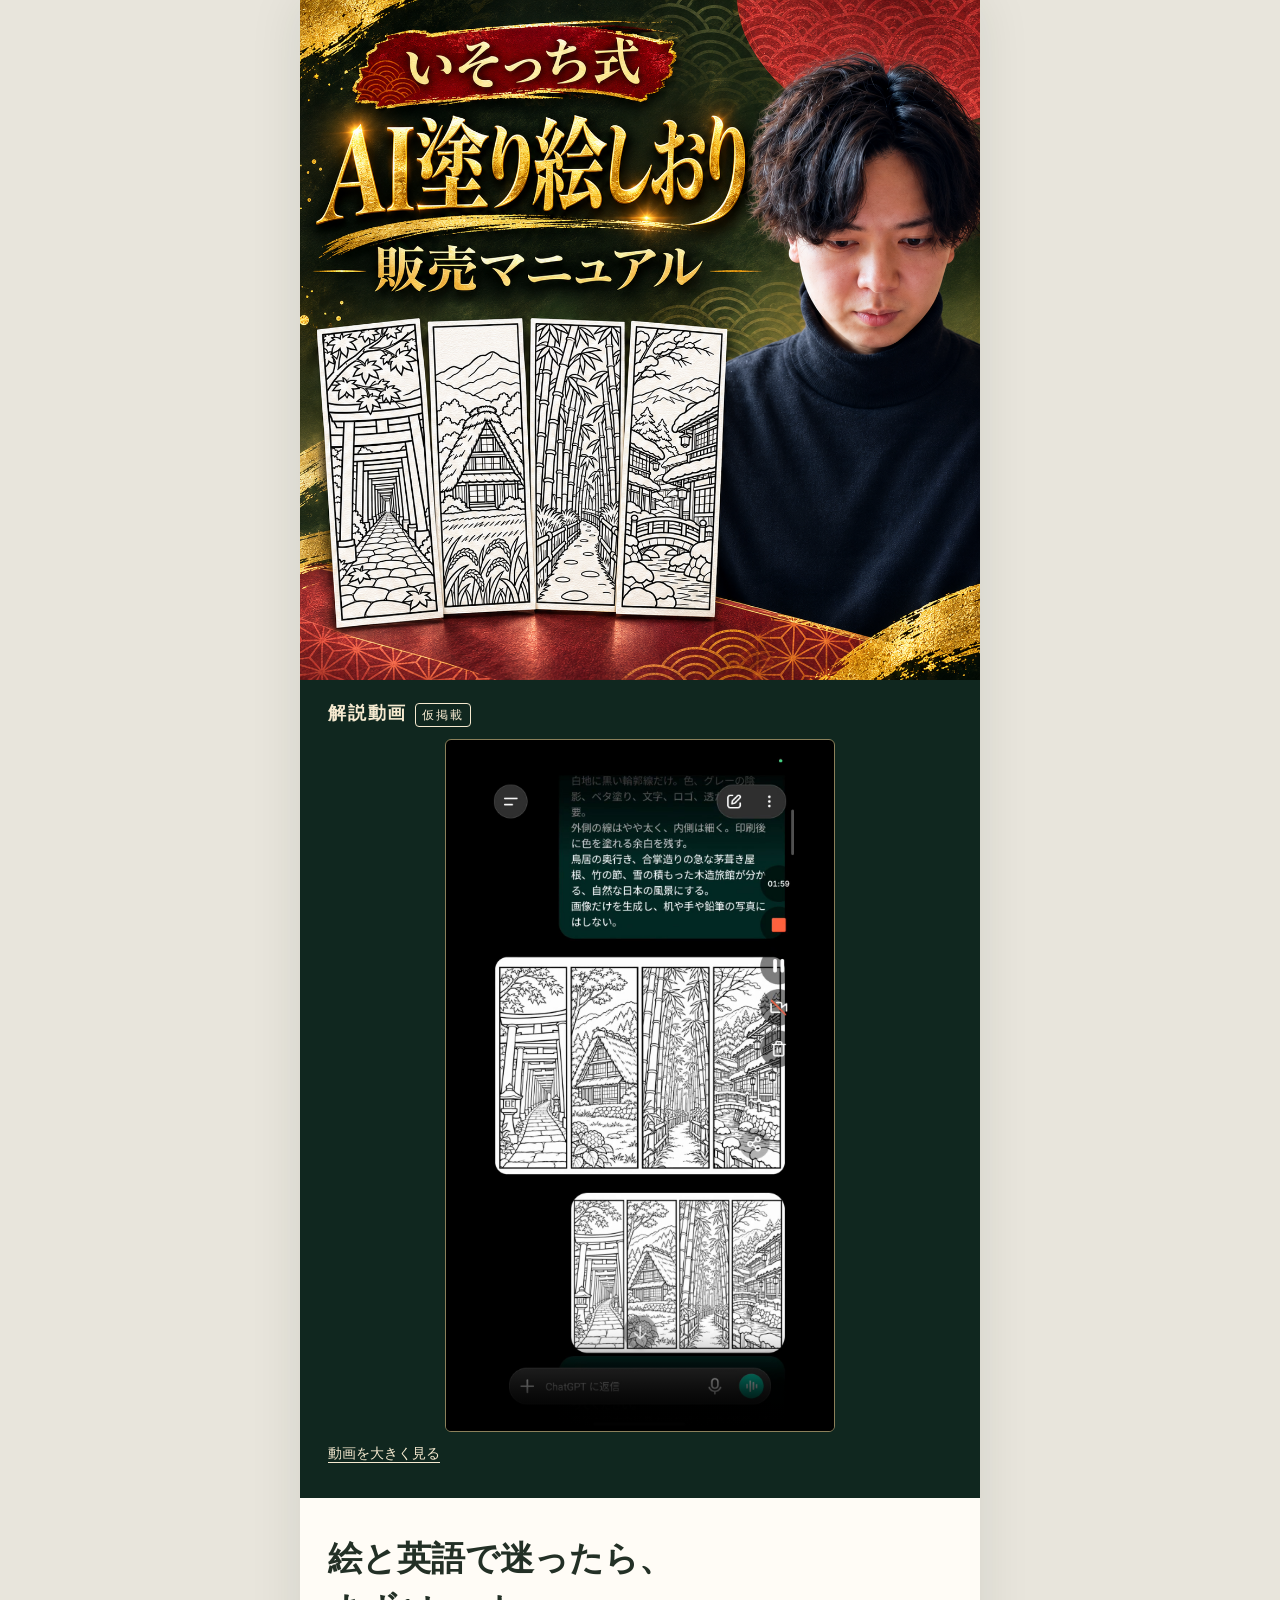
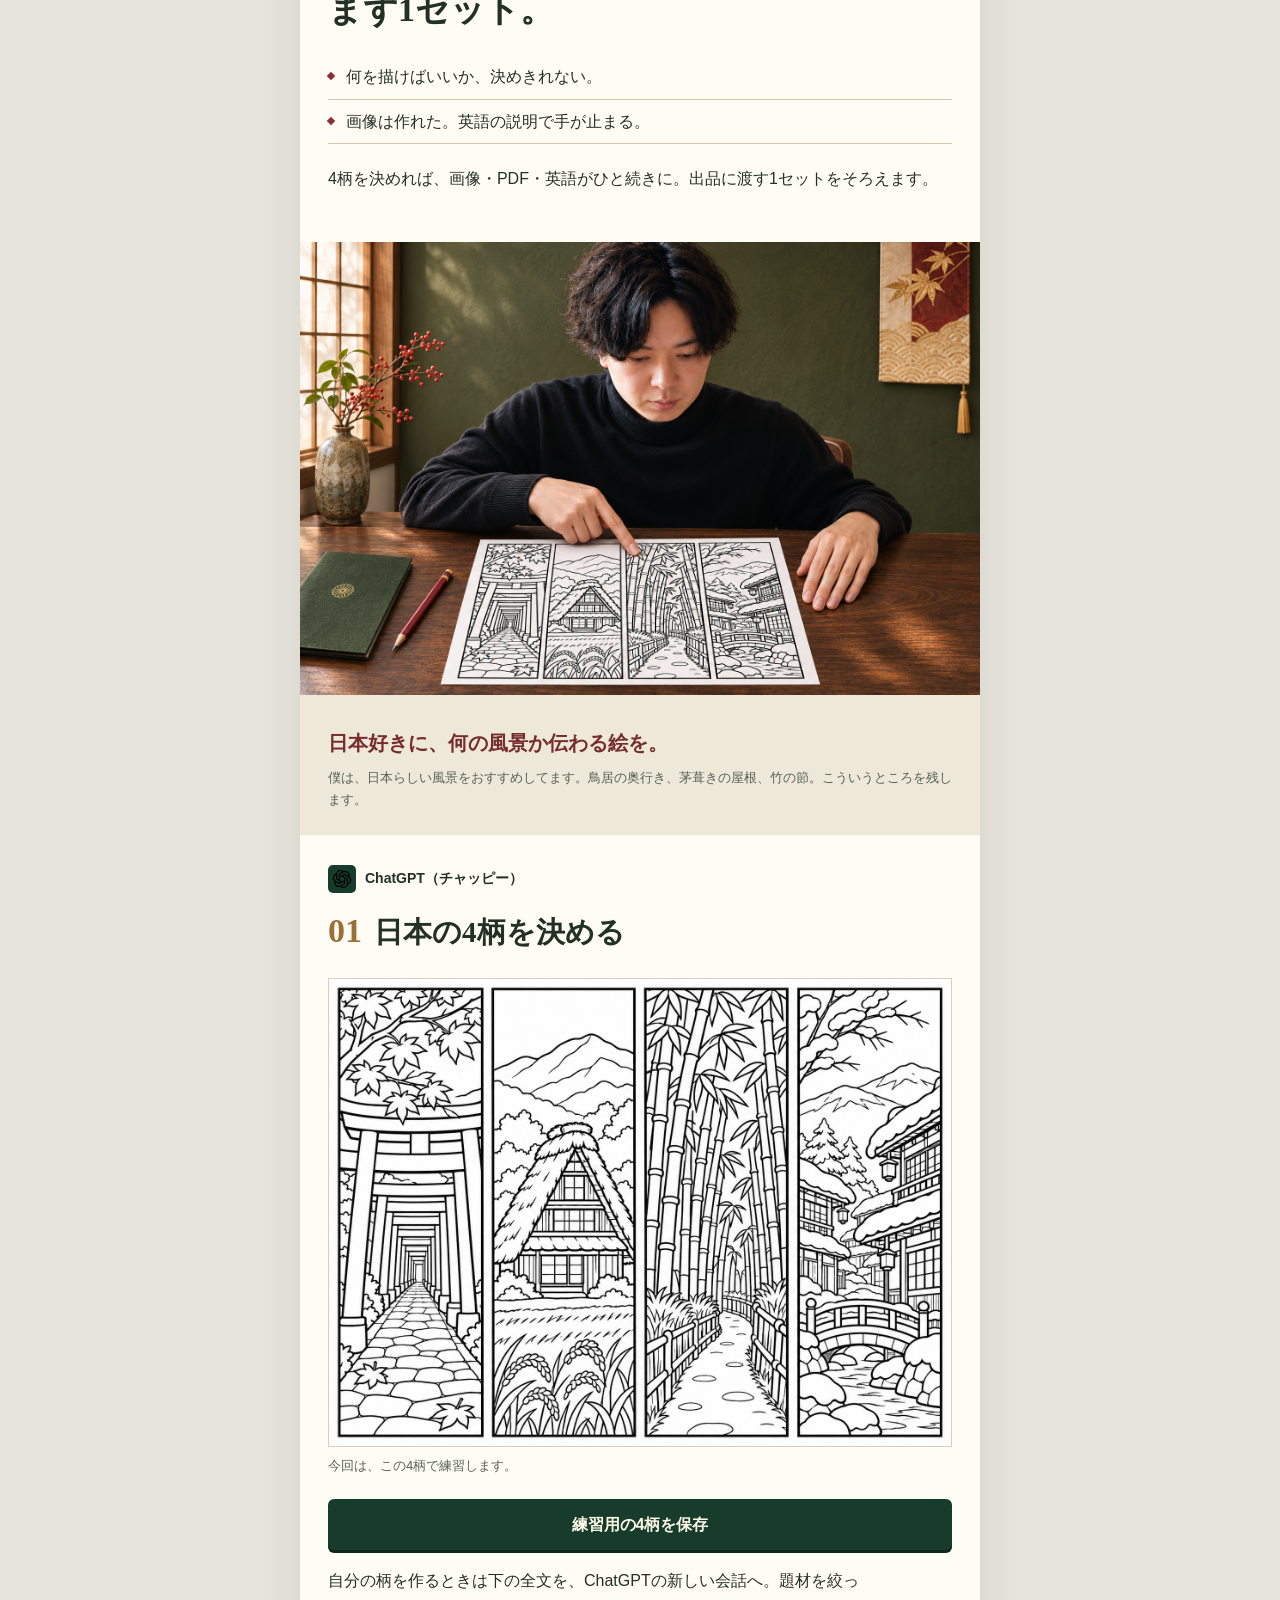
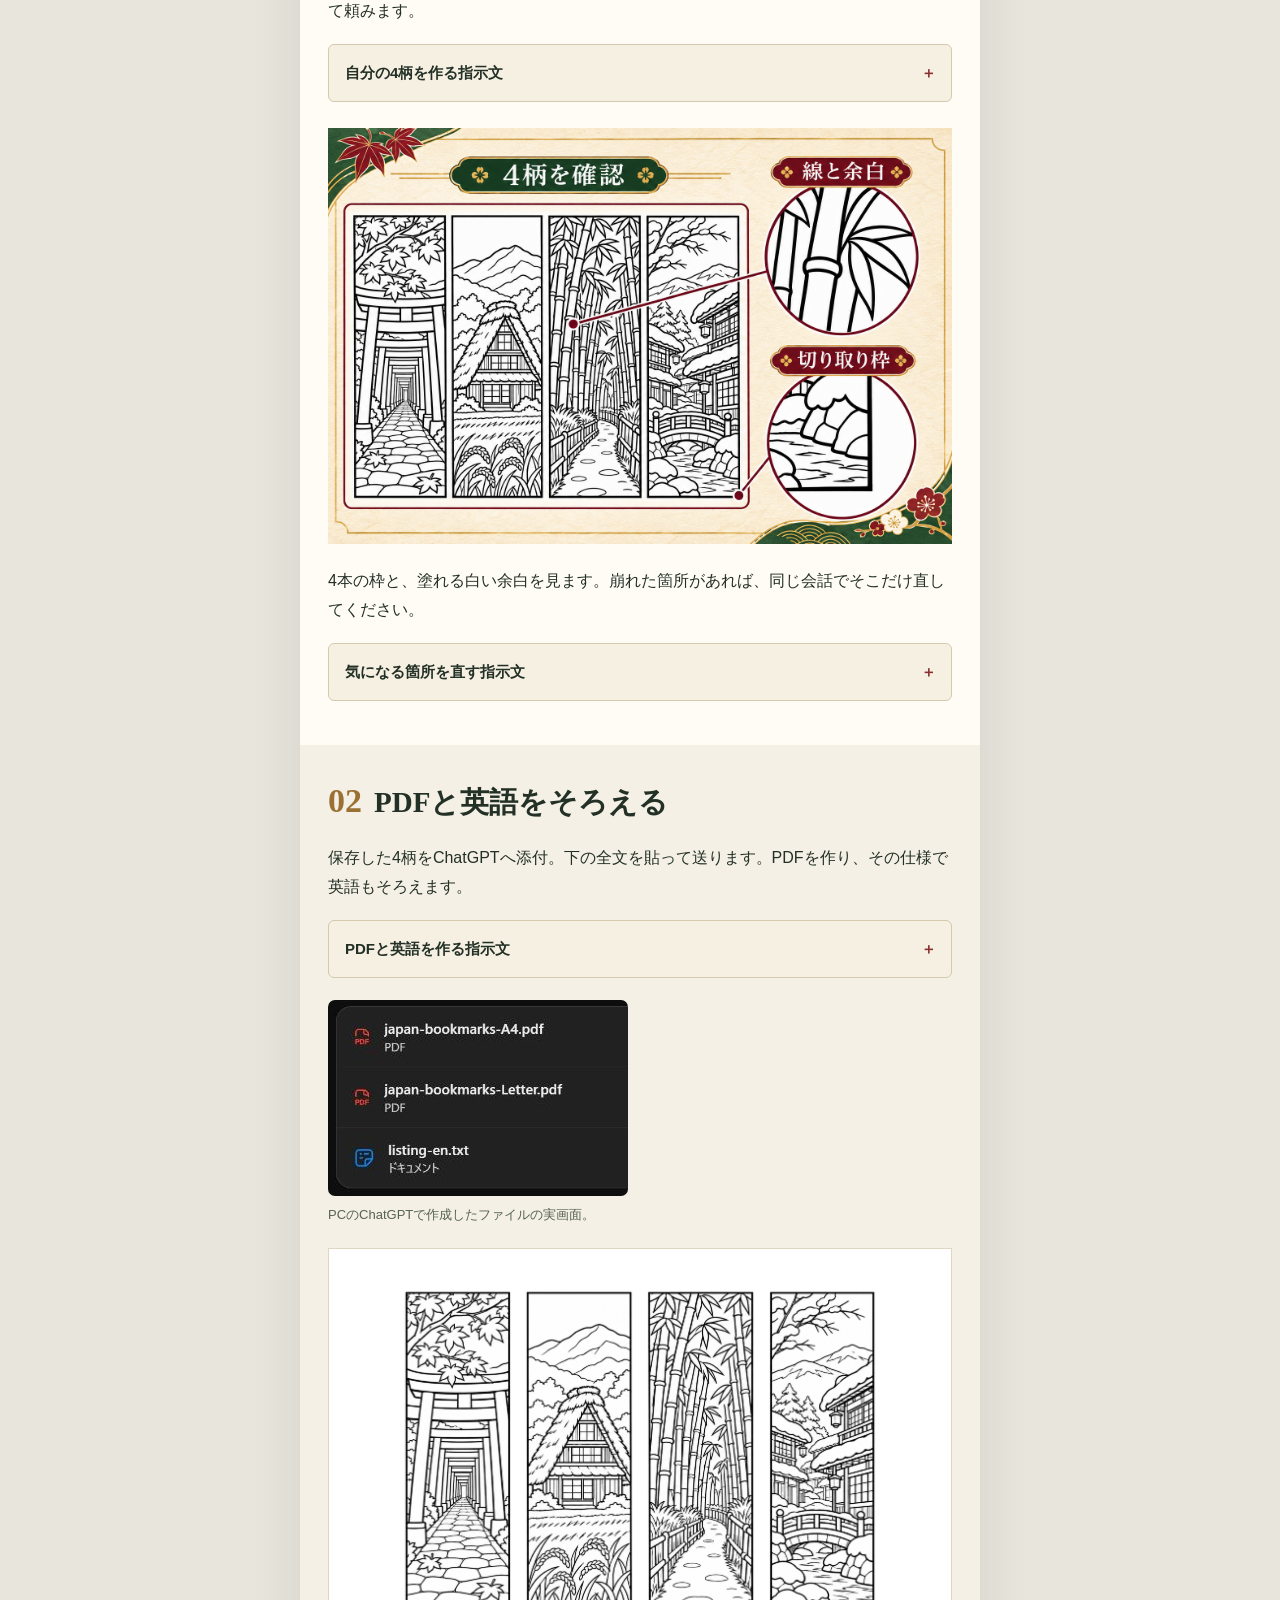
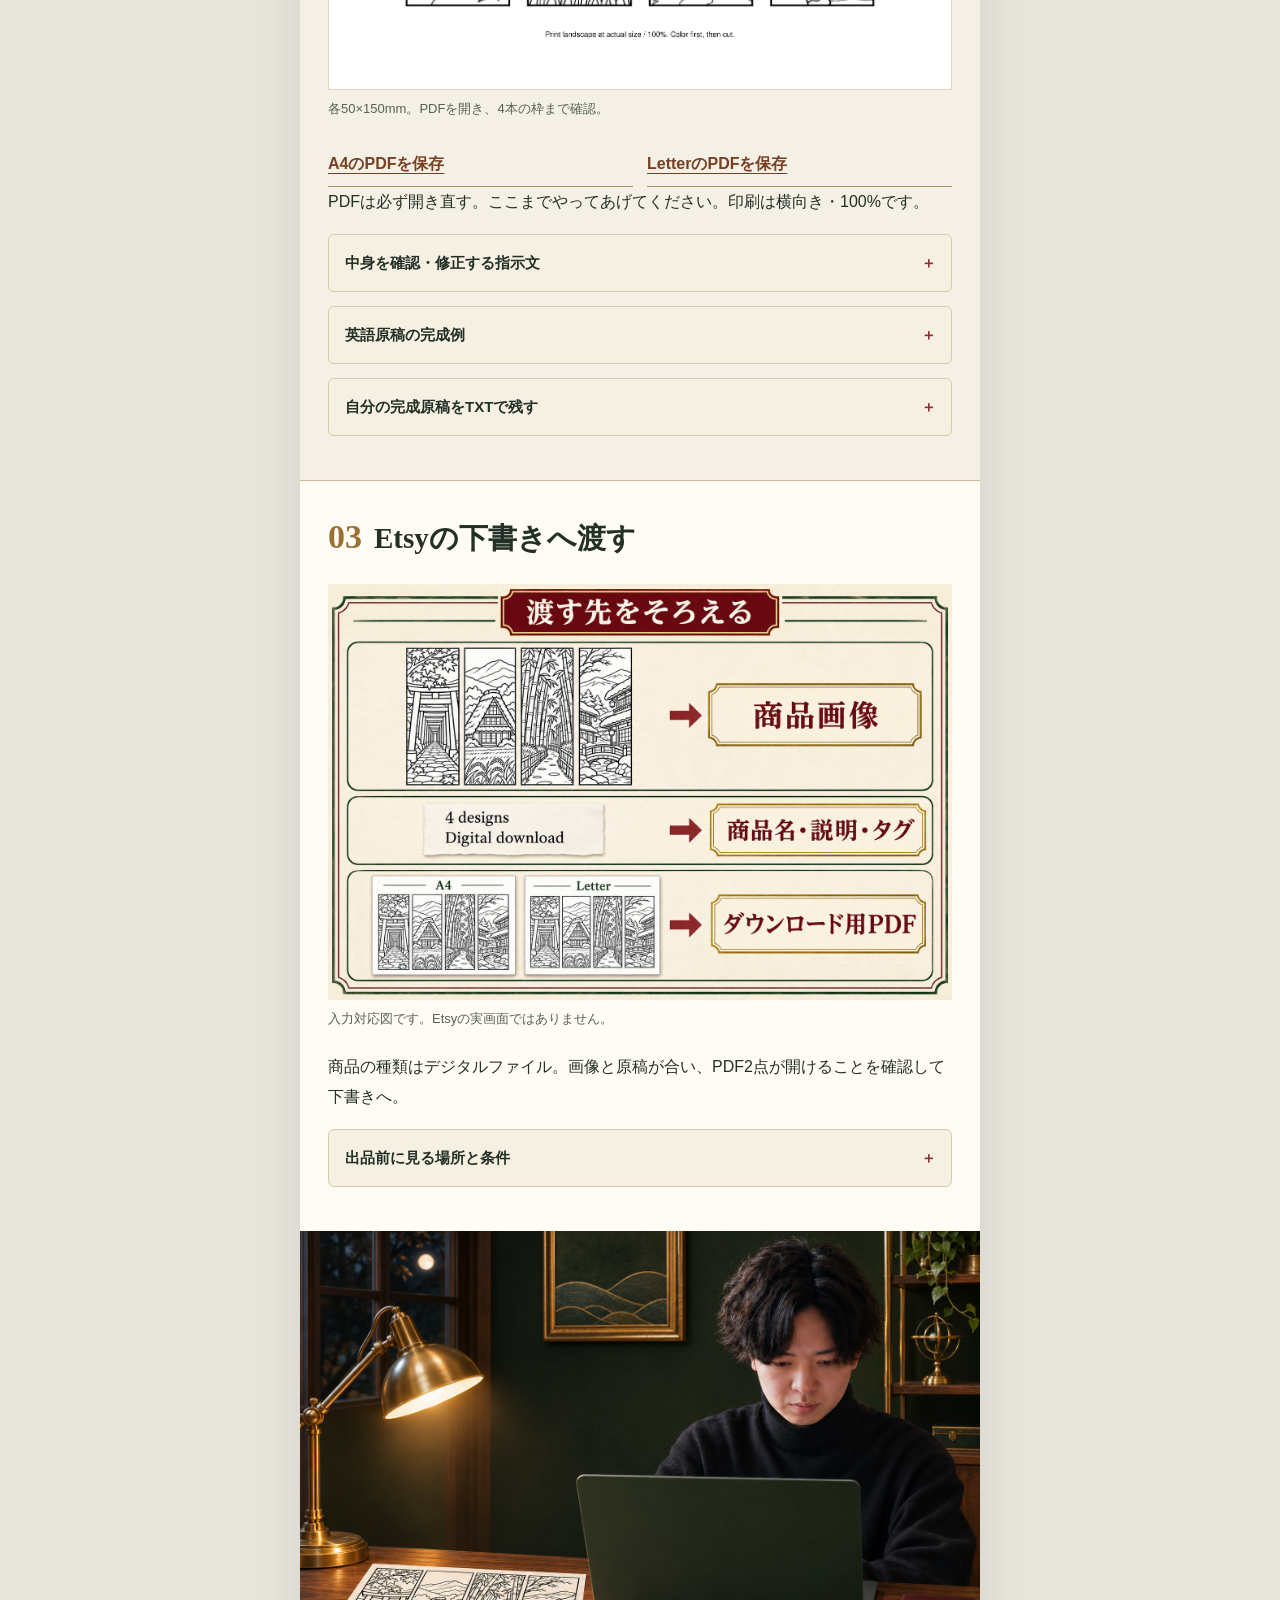
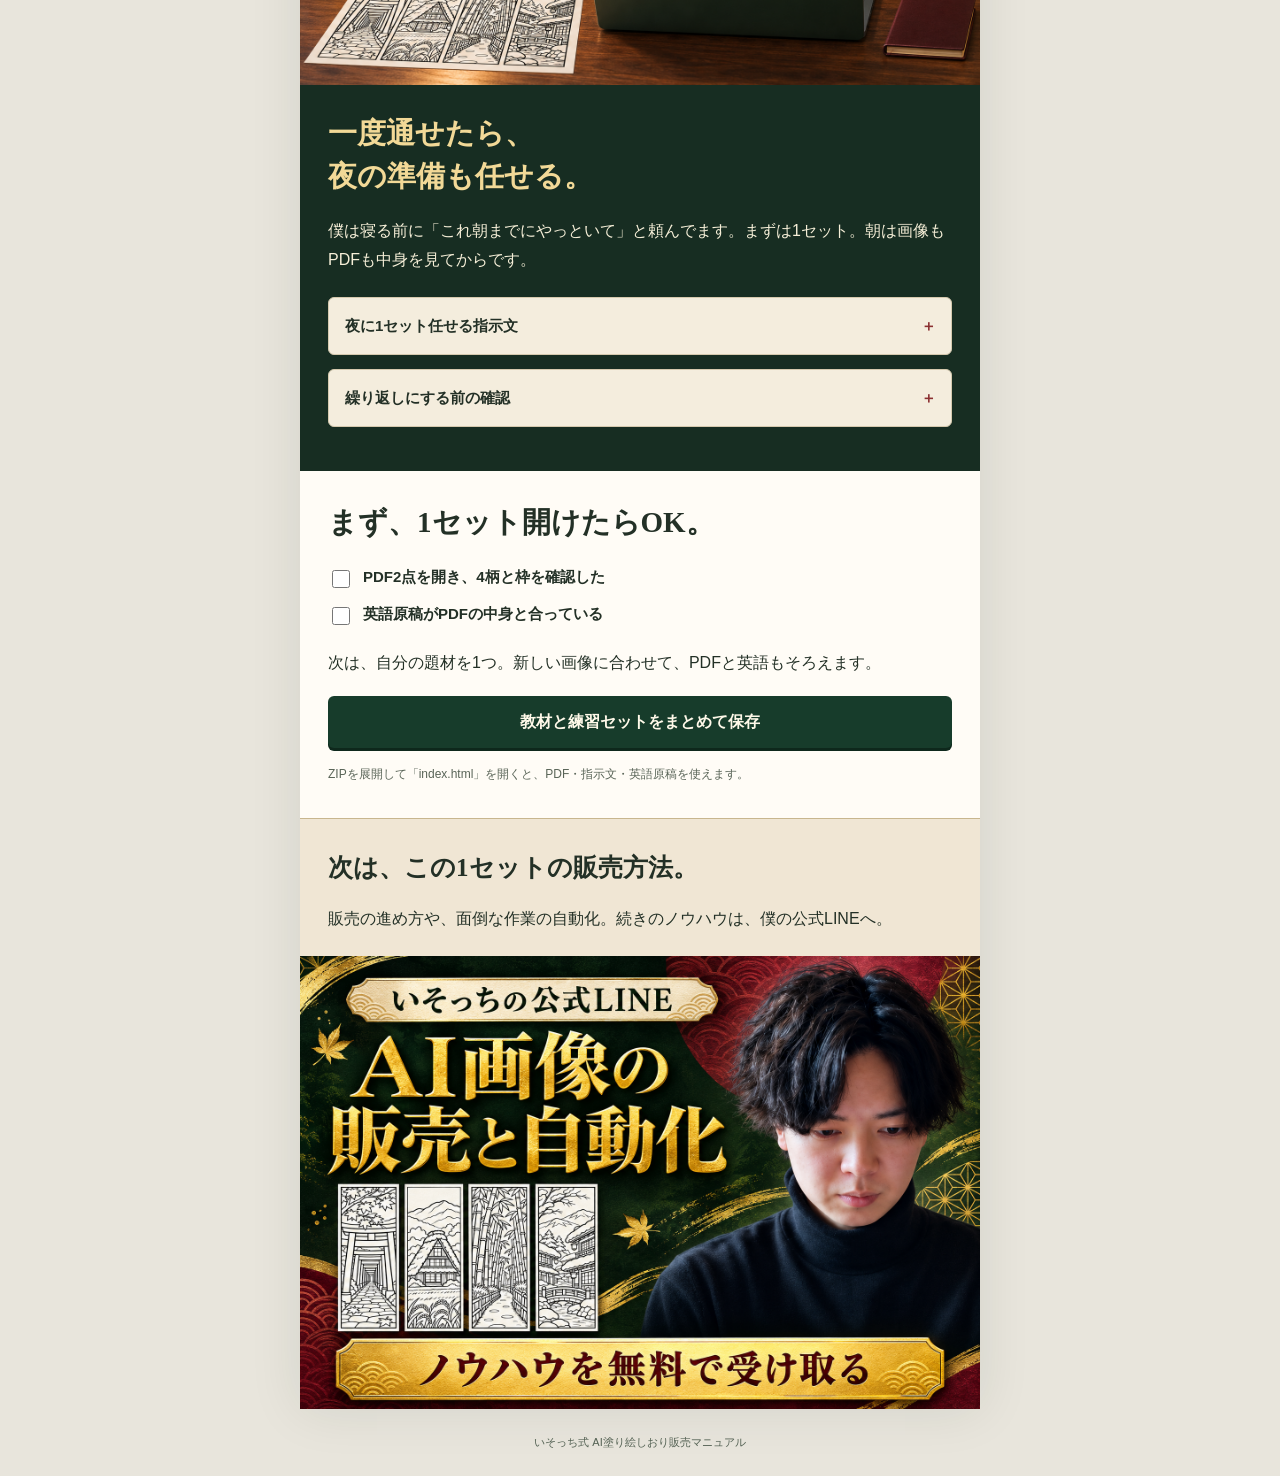
==== commit e41f453e: "Restore preferred integration guide and portrait video layout" ====
--- a/isocchi-coloring/index.html
+++ b/isocchi-coloring/index.html
@@ -1,8 +1,8 @@
 <!doctype html>
-<html lang="ja"><head><meta charset="utf-8"><meta name="viewport" content="width=device-width,initial-scale=1"><meta name="description" content="いそっち式。日本の風景の塗り絵しおりを、PDFと英語の出品原稿までそろえる実践マニュアル。"><title>いそっち式 AI塗り絵しおり販売マニュアル</title><link rel="stylesheet" href="assets/style.css?v=explainer-20261109"><script src="assets/app.js" defer></script></head>
+<html lang="ja"><head><meta charset="utf-8"><meta name="viewport" content="width=device-width,initial-scale=1"><meta name="description" content="いそっち式。日本の風景の塗り絵しおりを、PDFと英語の出品原稿までそろえる実践マニュアル。"><title>いそっち式 AI塗り絵しおり販売マニュアル</title><link rel="stylesheet" href="assets/style.css?v=portrait-20261109"><script src="assets/app.js" defer></script></head>
 <body><main>
 <header><img class="cover" src="assets/banner-square.png" width="1254" height="1254" alt="いそっち式 AI塗り絵しおり販売マニュアル。本人と4柄の塗り絵しおり"></header>
-<section class="video block" id="explainer"><h2>解説動画<span class="video-status">仮掲載</span></h2><video id="explainer-video" class="explainer-player" controls playsinline preload="metadata" poster="assets/explainer-poster.jpg" width="1280" height="720" aria-label="AI塗り絵素材をEtsy出品する手順実演（仮掲載）"><source src="assets/explainer.mp4" type="video/mp4"><a href="assets/explainer.mp4">動画を開く</a></video><a class="video-open" href="assets/explainer.mp4" target="_blank" rel="noopener">動画を大きく見る</a></section>
+<section class="video block" id="explainer"><h2>解説動画<span class="video-status">仮掲載</span></h2><video id="explainer-video" class="explainer-player" controls playsinline preload="metadata" poster="assets/explainer-poster.jpg" width="360" height="640" aria-label="AI塗り絵素材をEtsy出品する手順実演（仮掲載）"><source src="assets/explainer.mp4" type="video/mp4"><a href="assets/explainer.mp4">動画を開く</a></video><a class="video-open" href="assets/explainer.mp4" target="_blank" rel="noopener">動画を大きく見る</a></section>
 <section class="block intro"><h1>絵と英語で迷ったら、<br>まず1セット。</h1><ul class="situations"><li>何を描けばいいか、決めきれない。</li><li>画像は作れた。英語の説明で手が止まる。</li></ul><p>4柄を決めれば、画像・PDF・英語がひと続きに。出品に渡す1セットを<span class="keep">そろえます。</span></p></section>
 <figure class="opinion"><img src="assets/scene-check.png" width="1536" height="1024" alt="いそっちが4柄の紙面を見て竹の節を確認する場面"><figcaption><strong>日本好きに、何の風景か伝わる絵を。</strong><p>僕は、日本らしい風景をおすすめしてます。鳥居の奥行き、茅葺きの屋根、竹の節。こういうところを残します。</p></figcaption></figure>
 <section class="block" id="art"><div class="service"><img src="assets/chatgpt.svg" alt="ChatGPTの公式アイコン">ChatGPT（チャッピー）</div><h2><span class="num">01</span><span class="keep">日本の4柄を</span><span class="keep">決める</span></h2><figure><img class="artwork" src="downloads/coloring-master.png" width="1448" height="1086" alt="練習用の4柄。左から秋の千本鳥居、合掌造り、竹林、雪の温泉街"><figcaption>今回は、この4柄で練習します。</figcaption></figure><a class="download" href="downloads/coloring-master.png" download>練習用の4柄を保存</a><p>自分の柄を作るときは下の全文を、ChatGPTの新しい会話へ。題材を絞って<span class="keep">頼みます。</span></p>
--- a/isocchi-coloring/assets/style.css
+++ b/isocchi-coloring/assets/style.css
@@ -1,5 +1,5 @@
 *{box-sizing:border-box}.keep{display:inline-block;white-space:nowrap}html{scroll-behavior:smooth}body{margin:0;color:#233026;background:#e8e5dc;font-family:"Yu Gothic UI","Yu Gothic",Meiryo,sans-serif;font-size:16px;line-height:1.85}main{max-width:680px;margin:auto;background:#fffcf6;box-shadow:0 0 50px #18271e19}img{display:block;max-width:100%;height:auto}figure{margin:22px 0}figure img{width:100%}header .cover{width:100%}.block{padding:30px 28px}.video{padding-top:20px;padding-bottom:30px;background:#10271f;color:#f6ead0}.video h2{font-size:18px;margin:0 0 12px;letter-spacing:.1em}.video-slot{aspect-ratio:16/9;display:flex;align-items:center;justify-content:center;flex-direction:column;text-align:center;gap:8px;padding:16px;background:radial-gradient(ellipse at top,#355042,#1a3025 65%);border:1px solid #bea56588;box-shadow:inset 0 0 0 5px #172e25}.video-slot strong{font-size:clamp(14px,2.8vw,20px)}.video-slot span{font-size:13px;color:#dfd4ba}.intro{padding-top:35px}h1,h2,h3,p{margin-top:0}h1,h2{font-family:"Yu Mincho","YuMincho",serif;font-weight:800;line-height:1.5;text-wrap:balance}h1{font-size:clamp(23px,5.6vw,34px);margin-bottom:20px}h2{font-size:clamp(23px,4.7vw,29px);margin-bottom:17px}h3{font-size:17px;margin:24px 0 8px}p{margin-bottom:18px;text-wrap:pretty}.situations{padding:0;margin:0 0 20px;list-style:none}.situations li{padding:7px 0 7px 18px;border-bottom:1px solid #d6c9ab;position:relative}.situations li:before{content:"";position:absolute;left:0;top:18px;width:6px;height:6px;background:#8b3132;transform:rotate(45deg)}.opinion{margin:0;background:#eee8d9}.opinion>img{width:100%}.opinion figcaption{padding:24px 28px}.opinion strong{display:block;font-size:20px;color:#762c2c;line-height:1.6;margin-bottom:8px;text-wrap:balance}.opinion p{margin:0}.num{display:inline-flex;font-family:serif;color:#9a7132;font-size:34px;margin-right:12px;vertical-align:baseline}.service{display:flex;gap:9px;align-items:center;font-size:14px;font-weight:700;margin-bottom:12px}.service img{width:28px;height:28px;background:#173c2b;padding:3px;border-radius:5px}.artwork{background:white;border:1px solid #d8cfba}figcaption{font-size:13px;color:#566254;margin-top:8px;line-height:1.7}a{color:#764024;text-underline-offset:4px;overflow-wrap:anywhere}a:hover{filter:brightness(1.1)}.download,button{display:block;width:100%;background:#173c2b;color:#fff9e9;font:inherit;font-weight:700;padding:13px 16px;border:0;border-radius:6px;text-align:center;line-height:1.6;cursor:pointer;text-decoration:none;box-shadow:0 3px 0 #0e281c}.download{margin:16px 0}button{margin:15px 0 6px}a:focus-visible,button:focus-visible,summary:focus-visible{outline:3px solid #ba822a;outline-offset:3px}details{border:1px solid #d5c9ae;background:#f6f0e3;border-radius:6px;margin:14px 0}summary{cursor:pointer;padding:16px 42px 16px 16px;font-size:15px;font-weight:700;line-height:1.6;position:relative;list-style:none}summary::-webkit-details-marker{display:none}summary:after{content:"＋";position:absolute;right:15px;top:16px;color:#8b3031}details[open]>summary:after{content:"−"}details[open]>summary{border-bottom:1px solid #d5c9ae}.inside{padding:18px 16px}.inside p,.inside li{font-size:14px}.inside ol{padding-left:24px}.inside li{margin-bottom:12px}pre{white-space:pre-wrap;overflow-wrap:anywhere;font-family:inherit;font-size:14px;line-height:1.9;margin:0;background:#fffcf7;border:1px solid #ded6c2;padding:16px;max-height:420px;overflow:auto}.small{display:inline-block;margin-top:12px;font-size:14px}.hint{font-size:12px!important;color:#596457;line-height:1.7;margin:10px 0 0}.copy-status,#save-status{font-size:13px;color:#78342b;line-height:1.6;margin:8px 0 0}.screen img{width:300px;max-width:100%;border-radius:7px}.screen{margin:22px 0}.pdf img{border:1px solid #ded6c3}.file-links{display:flex;gap:14px;flex-wrap:wrap}.file-links a{flex:1 1 180px;display:block;border-bottom:1px solid #ad9261;padding:9px 0;font-weight:700;line-height:1.6}.check-diagram{margin-top:26px}#make{background:#f5f0e5}#etsy{border-top:1px solid #cdbd9d}.night{background:#172d22;color:#f6efd8}.night img{width:100%}.night details{background:#f4eddd;color:#233026}.night h2{color:#f2d997}.night .block{padding-top:27px}.night>div>p{margin-bottom:22px}.checks{display:grid;gap:10px;margin:20px 0}.checks label{display:flex;gap:10px;align-items:flex-start;line-height:1.7;font-size:15px}.checks input{margin-top:6px;accent-color:#215136;width:18px;height:18px;flex:none}.finish{padding-bottom:34px}.sources{display:flex;flex-direction:column;gap:10px;font-size:13px}.cta{background:#f0e6d4;border-top:1px solid #c8b68e}.cta .block{padding-bottom:5px}.cta h2{font-size:25px}.cta>a{display:block}.cta img{width:100%}label{font-weight:600}textarea{width:100%;min-height:220px;font:inherit;font-size:14px;line-height:1.8;padding:12px;border:1px solid #a99c7e;border-radius:4px;resize:vertical;margin-top:8px;background:#fffdf8}footer{text-align:center;font-size:11px;padding:23px;color:#526052}#art{padding-top:30px}@media(max-width:430px){body{font-size:15px;line-height:1.85}.block{padding:26px 18px}.video{padding-top:18px}.opinion figcaption{padding:22px 18px}.opinion strong{font-size:19px}.num{font-size:30px;margin-right:9px}h2{font-size:24px}h1{font-size:26px}.inside{padding:16px 12px}pre{padding:12px;font-size:13px}.inside li{font-size:13px}.cta h2{font-size:23px}.file-links{gap:5px}.file-links a{flex-basis:100%;font-size:14px}.situations li{font-size:14px}.video-slot{gap:6px}.video-slot span{font-size:12px}}@media(prefers-reduced-motion:reduce){html{scroll-behavior:auto}}
 /* User-supplied provisional explainers, 2026-11-09. */
-.explainer-player{display:block;width:100%;height:auto;aspect-ratio:16/9;object-fit:contain;background:#000;border:1px solid #8b805a;border-radius:6px}
+.explainer-player{display:block;width:100%;height:auto;aspect-ratio:9/16;max-width:390px;margin-inline:auto;object-fit:contain;background:#000;border:1px solid #8b805a;border-radius:6px}
 .video-status{display:inline-block;font:500 12px/1.5 sans-serif;border:1px solid currentColor;border-radius:4px;padding:2px 6px;margin-left:8px;vertical-align:middle}
 .video-open{color:inherit;display:inline-block;font-size:14px;line-height:1.7;margin-top:10px}
